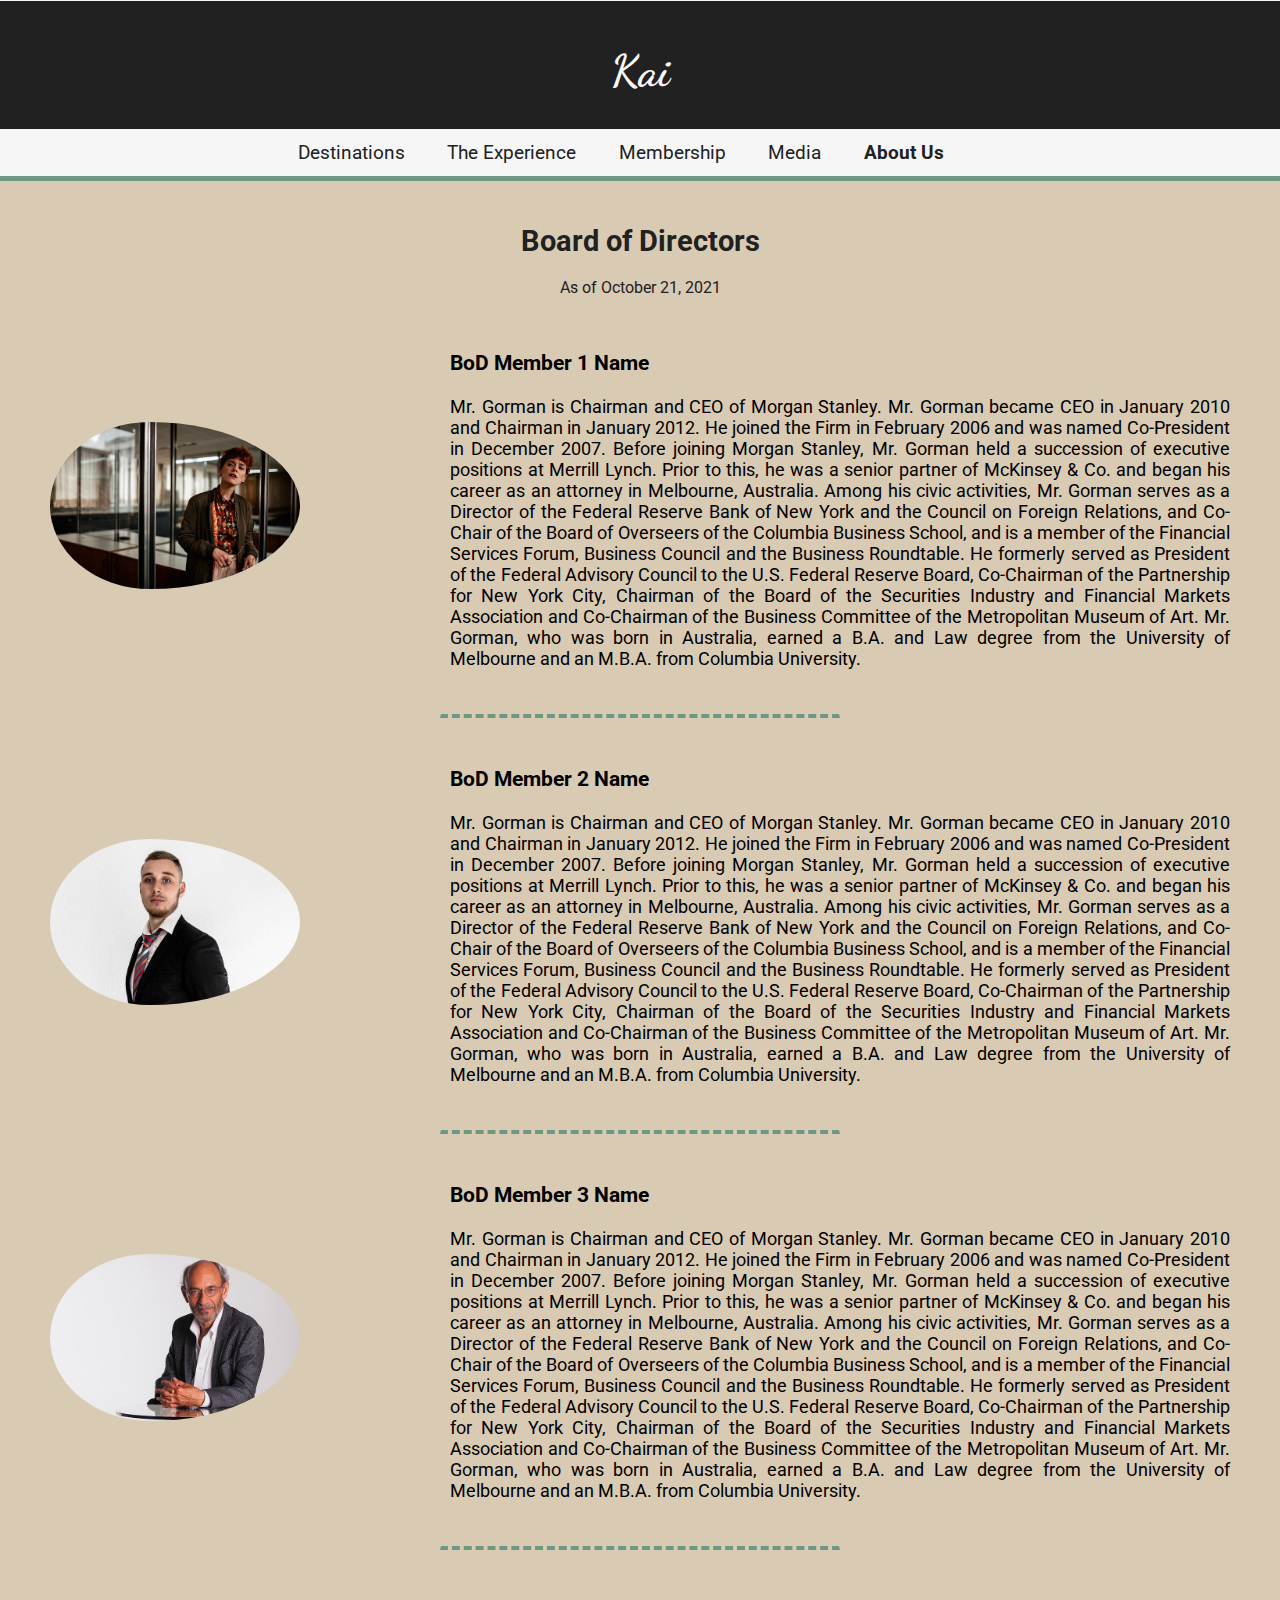
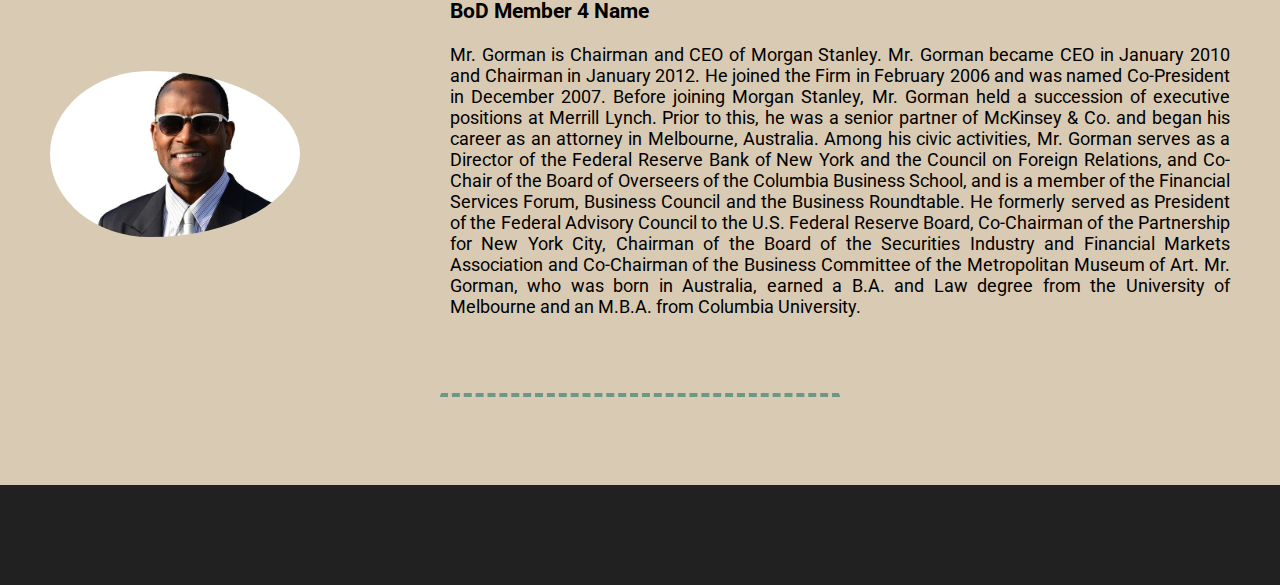
==== boardOfDirectors.html @ 927df335 "Added BOD" ====
<!DOCTYPE html>
<html lang="en">

<head>
    <title></title>
    <meta charset="UTF-8">
    <meta name="viewport" content="width=device-width, initial-scale=1">
    <link href="https://fonts.googleapis.com/css2?family=Dancing+Script:wght@600&family=Roboto:wght@400;900&display=swap" rel="stylesheet">
    <title>Kai - Board Of Directors</title>
    <link rel="stylesheet" href="css/styles.css">
    <link rel="stylesheet" href="css/boardOfDirectors.css">
</head>

<body>
    <a href="index.html">
        <section class="header">
            <h1>Kai</h1>
        </section>
    </a>
    <!--<a href="https://icons8.com/icon/9659/phone">Phone icon by Icons8</a>-->

    <nav role="navigation">
        <div id="menuToggle">
            <!--     Hidden checkbox    -->
            <input type="checkbox" />

            <!--   Some spans to act as a hamburger. -->
            <span></span>
            <span></span>
            <span></span>

            <ul id="menu">
                <a href="destinations.html#body">
                    <li>Destinations</li>
                </a>
                <a href="#">
                    <li>The Experience</li>
                </a>
                <a href="#">
                    <li>Membership</li>
                </a>
                <a href="#">
                    <li>Media</li>
                </a>
                <a href="#">
                    <li id="yellow-text">About Us</li>
                </a>
            </ul>
        </div>

        <div id="nav-desktop">
            <a class="navlink" href="destinations.html#body">Destinations</a>
            <a class="navlink">The Experience</a>
            <a class="navlink">Membership</a>
            <a class="navlink">Media</a>
            <a class="navlink bold">About Us</a>
        </div>
    </nav>

    <section class="body">
        <h1 class="heading">Board of Directors</h1>
        <p class="heading">As of October 21, 2021</p>

        <div class="container">
            <div class="image">
                <img src="images\board\b1.jpg" alt="B1" style="height: inherit;">
            </div>
            <div class="text">
                <h3>BoD Member 1 Name</h3>
                <p>Mr. Gorman is Chairman and CEO of Morgan Stanley. Mr. Gorman became CEO in January 2010 and Chairman in January 2012. He joined the Firm in February 2006 and was named Co-President in December 2007. Before joining Morgan Stanley, Mr. Gorman
                    held a succession of executive positions at Merrill Lynch. Prior to this, he was a senior partner of McKinsey & Co. and began his career as an attorney in Melbourne, Australia. Among his civic activities, Mr. Gorman serves as a Director
                    of the Federal Reserve Bank of New York and the Council on Foreign Relations, and Co-Chair of the Board of Overseers of the Columbia Business School, and is a member of the Financial Services Forum, Business Council and the Business
                    Roundtable. He formerly served as President of the Federal Advisory Council to the U.S. Federal Reserve Board, Co-Chairman of the Partnership for New York City, Chairman of the Board of the Securities Industry and Financial Markets
                    Association and Co-Chairman of the Business Committee of the Metropolitan Museum of Art. Mr. Gorman, who was born in Australia, earned a B.A. and Law degree from the University of Melbourne and an M.B.A. from Columbia University.</p>
            </div>
        </div>
        <br>
        <hr>
        <br>
        <div class="container">
            <div class="image">
                <img src="images\board\b2.jpg" alt="B2" style="height: inherit;">
            </div>
            <div class="text">
                <h3>BoD Member 2 Name</h3>
                <p>Mr. Gorman is Chairman and CEO of Morgan Stanley. Mr. Gorman became CEO in January 2010 and Chairman in January 2012. He joined the Firm in February 2006 and was named Co-President in December 2007. Before joining Morgan Stanley, Mr. Gorman
                    held a succession of executive positions at Merrill Lynch. Prior to this, he was a senior partner of McKinsey & Co. and began his career as an attorney in Melbourne, Australia. Among his civic activities, Mr. Gorman serves as a Director
                    of the Federal Reserve Bank of New York and the Council on Foreign Relations, and Co-Chair of the Board of Overseers of the Columbia Business School, and is a member of the Financial Services Forum, Business Council and the Business
                    Roundtable. He formerly served as President of the Federal Advisory Council to the U.S. Federal Reserve Board, Co-Chairman of the Partnership for New York City, Chairman of the Board of the Securities Industry and Financial Markets
                    Association and Co-Chairman of the Business Committee of the Metropolitan Museum of Art. Mr. Gorman, who was born in Australia, earned a B.A. and Law degree from the University of Melbourne and an M.B.A. from Columbia University.</p>
            </div>
        </div>
        <br>
        <hr>
        <br>
        <div class="container">
            <div class="image">
                <img src="images\board\b3.jpg" alt="B3" style="height: inherit;">
            </div>
            <div class="text">
                <h3>BoD Member 3 Name</h3>
                <p>Mr. Gorman is Chairman and CEO of Morgan Stanley. Mr. Gorman became CEO in January 2010 and Chairman in January 2012. He joined the Firm in February 2006 and was named Co-President in December 2007. Before joining Morgan Stanley, Mr. Gorman
                    held a succession of executive positions at Merrill Lynch. Prior to this, he was a senior partner of McKinsey & Co. and began his career as an attorney in Melbourne, Australia. Among his civic activities, Mr. Gorman serves as a Director
                    of the Federal Reserve Bank of New York and the Council on Foreign Relations, and Co-Chair of the Board of Overseers of the Columbia Business School, and is a member of the Financial Services Forum, Business Council and the Business
                    Roundtable. He formerly served as President of the Federal Advisory Council to the U.S. Federal Reserve Board, Co-Chairman of the Partnership for New York City, Chairman of the Board of the Securities Industry and Financial Markets
                    Association and Co-Chairman of the Business Committee of the Metropolitan Museum of Art. Mr. Gorman, who was born in Australia, earned a B.A. and Law degree from the University of Melbourne and an M.B.A. from Columbia University.</p>
            </div>
        </div>
        <br>
        <hr>
        <br>
        <div class="container" id="bottom">
            <div class="image">
                <img src="images\board\b4.jpg" alt="B4" style="height: inherit;">
            </div>
            <div class="text">
                <h3>BoD Member 4 Name</h3>
                <p>Mr. Gorman is Chairman and CEO of Morgan Stanley. Mr. Gorman became CEO in January 2010 and Chairman in January 2012. He joined the Firm in February 2006 and was named Co-President in December 2007. Before joining Morgan Stanley, Mr. Gorman
                    held a succession of executive positions at Merrill Lynch. Prior to this, he was a senior partner of McKinsey & Co. and began his career as an attorney in Melbourne, Australia. Among his civic activities, Mr. Gorman serves as a Director
                    of the Federal Reserve Bank of New York and the Council on Foreign Relations, and Co-Chair of the Board of Overseers of the Columbia Business School, and is a member of the Financial Services Forum, Business Council and the Business
                    Roundtable. He formerly served as President of the Federal Advisory Council to the U.S. Federal Reserve Board, Co-Chairman of the Partnership for New York City, Chairman of the Board of the Securities Industry and Financial Markets
                    Association and Co-Chairman of the Business Committee of the Metropolitan Museum of Art. Mr. Gorman, who was born in Australia, earned a B.A. and Law degree from the University of Melbourne and an M.B.A. from Columbia University.</p>
            </div>
        </div>
        <hr>
    </section>

    <section class="footer">
    </section>


</body>

</html>
---- css/styles.css ----
html{scroll-behavior:smooth}


body{
  margin: 0;
  padding: 0;
  text-align: center;
  color: #F6F6F6;
  background-color: #D9CAB3;
  font-family: 'Roboto', sans-serif;
}

.header{
  background-color: #212121;
  border-top: 0.1rem solid #F6F6F6; border-bottom: 0.2rem solid #F6F6F6;
}

a{
  color: #F6F6F6;
  text-align: justify;
  text-decoration: none;
  display: inline;
}

a:hover{
  color: #212121;
  text-decoration: underline solid #212121;
  text-underline-offset: 0.5rem;
}

section.header>h1{
  margin: 0px auto 1em;
  padding: 1em 0 0.25em 0;
  font-family: 'Dancing Script',cursive;
  font-size: 2.75rem;
}

a>section.header{
  text-align: center;
}

a:hover>section.header{
  color:#F6F6F6;
  text-decoration: none;
}

a>section.header>h1:hover{
  transform: scale(1.05);
  transition: all 0.15s ease-in-out 0.2s;
}


.navbar{
  background-color: #6D9886;
  margin: 1em auto 1em;
  padding: 1em 0 0.5em 0.5em;
  border-top: 0.2rem solid #F6F6F6; border-bottom: 0.2rem solid #F6F6F6;
}


.navlink{
  font-family: 'Roboto', sans-serif;
  font-size: 1.2rem;
  padding-right: 1.5em;
}

.footer{
  background-color: #212121;
}

#menuToggle
{
display: block;
position: absolute;
top: 60px;
left: 25px;

z-index: 1;

-webkit-user-select: none;
user-select: none;
}

#menuToggle a
{
color: #F6F6F6;

transition: color 0.3s ease;
}

#menuToggle a:hover
{
color: #D9CAB3;
}


#menuToggle input
{
display: block;
width: 40px;
height: 32px;
position: absolute;
top: -7px;
left: -5px;

cursor: pointer;

opacity: 0; /* hide this */
z-index: 2; /* and place it over the hamburger */

-webkit-touch-callout: none;
}

/*
* Just a quick hamburger
*/
#menuToggle span
{
display: block;
width: 33px;
height: 4px;
margin-bottom: 5px;
position: relative;

background: #F6F6F6;
border-radius: 3px;

z-index: 1;

transform-origin: 4px 0px;

transition: transform 0.5s cubic-bezier(0.77,0.2,0.05,1.0),
            background 0.5s cubic-bezier(0.77,0.2,0.05,1.0),
            opacity 0.55s ease;
}

#menuToggle span:first-child
{
transform-origin: 0% 0%;
}

#menuToggle span:nth-last-child(2)
{
transform-origin: 0% 100%;
}

/* 
* Transform all the slices of hamburger
* into a crossmark.
*/
#menuToggle input:checked ~ span
{
opacity: 1;
transform: rotate(45deg) translate(-2px, -1px);
background: #000000;
}

/*
* But let's hide the middle one.
*/
#menuToggle input:checked ~ span:nth-last-child(3)
{
opacity: 0;
transform: rotate(0deg) scale(0.2, 0.2);
}

/*
* Ohyeah and the last one should go the other direction
*/
#menuToggle input:checked ~ span:nth-last-child(2)
{
transform: rotate(-45deg) translate(0, -1px);
}

/*
* Make this absolute positioned
* at the top left of the screen
*/
#menu
{
position: absolute;
width: max-content;
margin: -100px 0 0 -50px;
padding: 50px;
padding-top: 125px;

background: #6D9886;
list-style-type: none;
-webkit-font-smoothing: antialiased;
/* to stop flickering of text in safari */

transform-origin: 0% 0%;
transform: translate(-100%, 0);

transition: transform 0.5s cubic-bezier(0.77,0.2,0.05,1.0);
}

#menu li
{
padding: 10px 0;
font-size: 22px;
}

/*
* And let's slide it in from the left
*/
#menuToggle input:checked ~ ul
{
transform: none;
}


#body{
  margin: 2em auto 4em;
  padding-top: 0.25em;
  background-color: #D9CAB3;
  height: max-content;
}

.bold{
  font-weight: bold;
}

#yellow-text{
  color:#D9CAB3 !important;
}

hr{
  border: 0.025em #6D9886 dotted;
  border-bottom: 0em;
  border-width: 0.5em;
  width:30%;
}




/*Responsiveness*/

@media screen and (min-width: 1000px) {
    #menuToggle{
      display: none;
    }  

    .header>h1{
      margin-bottom: 0px !important;
      padding-bottom: 2rem !important;
    }

    .header{
      border-bottom: 0px;
    }

    #nav-desktop{
      padding-top: 0.75em;
      padding-bottom: 0.75em;
      border-bottom: solid 5px #6D9886;
      background-color: #F6F6F6;
      color: #212121;
      height: max-content;
    }

    #nav-desktop>a{
      color: #212121;
      padding-right: 0.75em;
    }


}


@media screen and (min-width: 1100px){
  #nav-desktop>a{
    color: #212121;
    padding-right: 1.5em;
  }

}

@media screen and (min-width: 1200px){
  #nav-desktop>a{
    color: #212121;
    padding-right: 2em;
  }
}


@media screen and (max-width:1000px){
    #menuToggle{
      display: block;
    }  

    #nav-desktop{
      display: none;
    }

}

@media screen and (max-width:600px){
  #menuToggle{
    display: block;
  }  

  #nav-desktop{
    display: none;
  }

}
---- css/boardOfDirectors.css ----
body{
    color: #212121;
}

.body{
    padding-top: 1.5em;
    padding-bottom: 5em;
    transform: scale(1);

}

.body h1{
    font-size: 1.8em;
    font-weight: bolder;
}

.container {
    display: flex;
    align-items: center;
    justify-content: center;
}

img {
    padding-left: 50px;
    max-width: 500%;
    border-radius: 100%;
}

.image {
    flex-basis: 40%
}

.text {
    font-size: 18px;
    text-align: left;
    padding-left: 400px;
    padding-right: 50px;
    color: black;
}

hr{
    border-top: 0.25em dashed #6D9886;
    border-radius: 0%;
}

p.heading {
    font-size: medium;
    padding-bottom: 1em;
}

.container p{
    text-align: justify;
}

#bottom {
    padding-bottom: 50px;
}

.footer {
    padding-bottom: 100px;
}
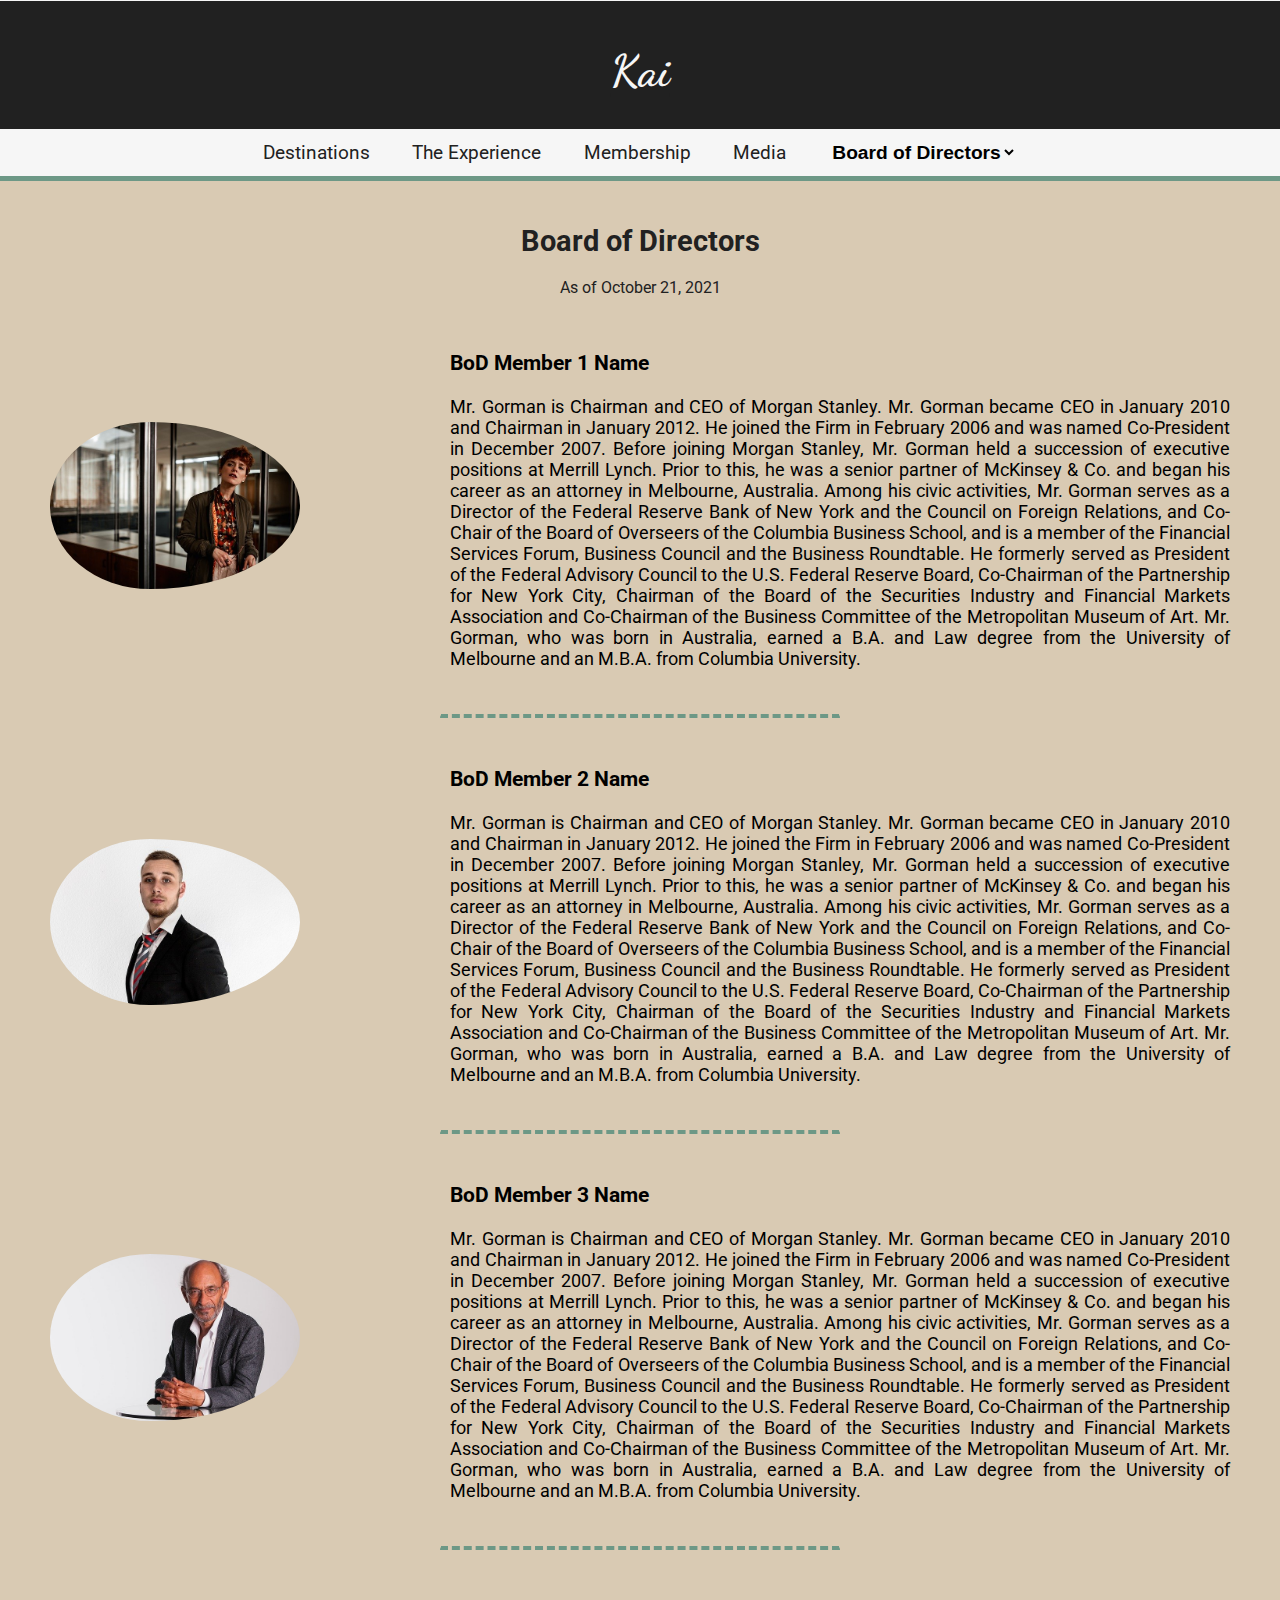
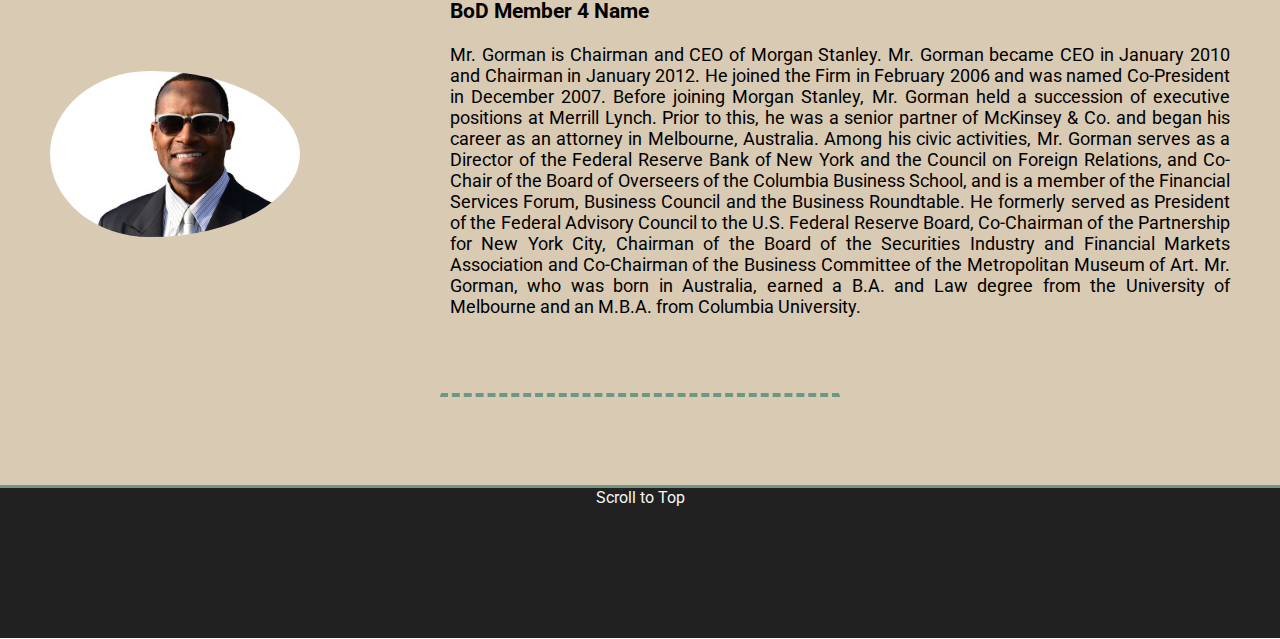
==== commit d1c98b79: "Added Destinations, Patched BoD and Contact Us" ====
--- a/boardOfDirectors.html
+++ b/boardOfDirectors.html
@@ -12,6 +12,8 @@
 </head>
 
 <body>
+    <i id="top"></i>
+
     <a href="index.html">
         <section class="header">
             <h1>Kai</h1>
@@ -42,9 +44,11 @@
                 <a href="#">
                     <li>Media</li>
                 </a>
-                <a href="#">
-                    <li id="yellow-text">About Us</li>
-                </a>
+                <select name="about" onchange="location = this.value;">
+                    <option style="display:none" selected="selected" class="navlink" value="about">About Us</option>
+                    <option class="navlink bold gold" value="boardOfDirectors.html">Board of Directors</option>
+                    <option class="navlink" value="contactUs.html">Contact Us</option>
+                </select>
             </ul>
         </div>
 
@@ -53,7 +57,11 @@
             <a class="navlink">The Experience</a>
             <a class="navlink">Membership</a>
             <a class="navlink">Media</a>
-            <a class="navlink bold">About Us</a>
+            <select name="about" class="bold" onchange="location = this.value;" style="width: fit-content">
+                <option style="display:none" class="navlink" value="about">About Us</option>
+                <option class="navlink bold" selected="selected" value="boardOfDirectors.html" >Board of Directors</option>
+                <option class="navlink" value="contactUs.html">Contact Us</option>
+            </select>
         </div>
     </nav>
 
@@ -126,6 +134,7 @@
     </section>
 
     <section class="footer">
+        <a href="#top">Scroll to Top</a>
     </section>
 
 
--- a/css/styles.css
+++ b/css/styles.css
@@ -1,5 +1,8 @@
 html{scroll-behavior:smooth}
 
+.bold{
+  font-weight: bold;
+}
 
 body{
   margin: 0;
@@ -57,6 +60,19 @@
   border-top: 0.2rem solid #F6F6F6; border-bottom: 0.2rem solid #F6F6F6;
 }
 
+select{
+  outline: 0;
+  border: 0;
+  background-color: #F6F6F6;
+  width: 6em;
+  word-wrap: break-word;
+  font-size: 1.2rem;
+}
+
+option{
+  color: #212121;
+  padding: 0.5em 0.5em;
+}
 
 .navlink{
   font-family: 'Roboto', sans-serif;
@@ -65,7 +81,14 @@
 }
 
 .footer{
+  color: #F6F6F6;
   background-color: #212121;
+  height: 150px;
+  border-bottom: #F6F6F6 solid 0.1em; border-top: #6D9886 solid 0.2em;
+}
+
+.footer a:hover{
+  color: #D9CAB3;
 }
 
 #menuToggle
@@ -201,6 +224,29 @@
 font-size: 22px;
 }
 
+#menu .gold{
+  color: #D9CAB3;
+}
+
+
+#menu select{
+  color: #F6F6F6;
+  outline: 0;
+  border: 0;
+  background-color: transparent;
+  margin-top: 0.5em;
+  width: 6em;
+  word-wrap: break-word;
+  font-size: 1.4rem;
+  transform: translateX(-8%);
+}
+
+#menu option{
+  color: #F6F6F6;
+  background-color: #6D9886;
+  padding: 0.5em 0.5em;
+}
+
 /*
 * And let's slide it in from the left
 */
@@ -231,8 +277,6 @@
   border-width: 0.5em;
   width:30%;
 }
-
-
 
 
 /*Responsiveness*/
--- a/css/boardOfDirectors.css
+++ b/css/boardOfDirectors.css
@@ -14,6 +14,8 @@
     font-weight: bolder;
 }
 
+
+
 .container {
     display: flex;
     align-items: center;
@@ -27,7 +29,7 @@
 }
 
 .image {
-    flex-basis: 40%
+    flex-basis: 40%;
 }
 
 .text {
@@ -56,6 +58,32 @@
     padding-bottom: 50px;
 }
 
-.footer {
-    padding-bottom: 100px;
+
+@media screen and (max-width: 1000px) {
+    .container{
+        flex-direction: column;
+    }
+    img{
+        padding-top: 1.5em;
+        border-radius: 50%;
+        flex: 1;
+        flex-wrap: wrap;
+        padding-left: 0;
+        transform: scale(1);
+    }
+    .image{
+        height: 15em;
+    }
+    .text{
+        padding: 1.5em 2.5em 0 2.5em;
+    }
+    hr{
+        margin-bottom: 2.5em;
+    }    
+}
+
+@media screen and (min-width: 1001px) {
+    .container{
+        flex-direction: row;
+    }
 }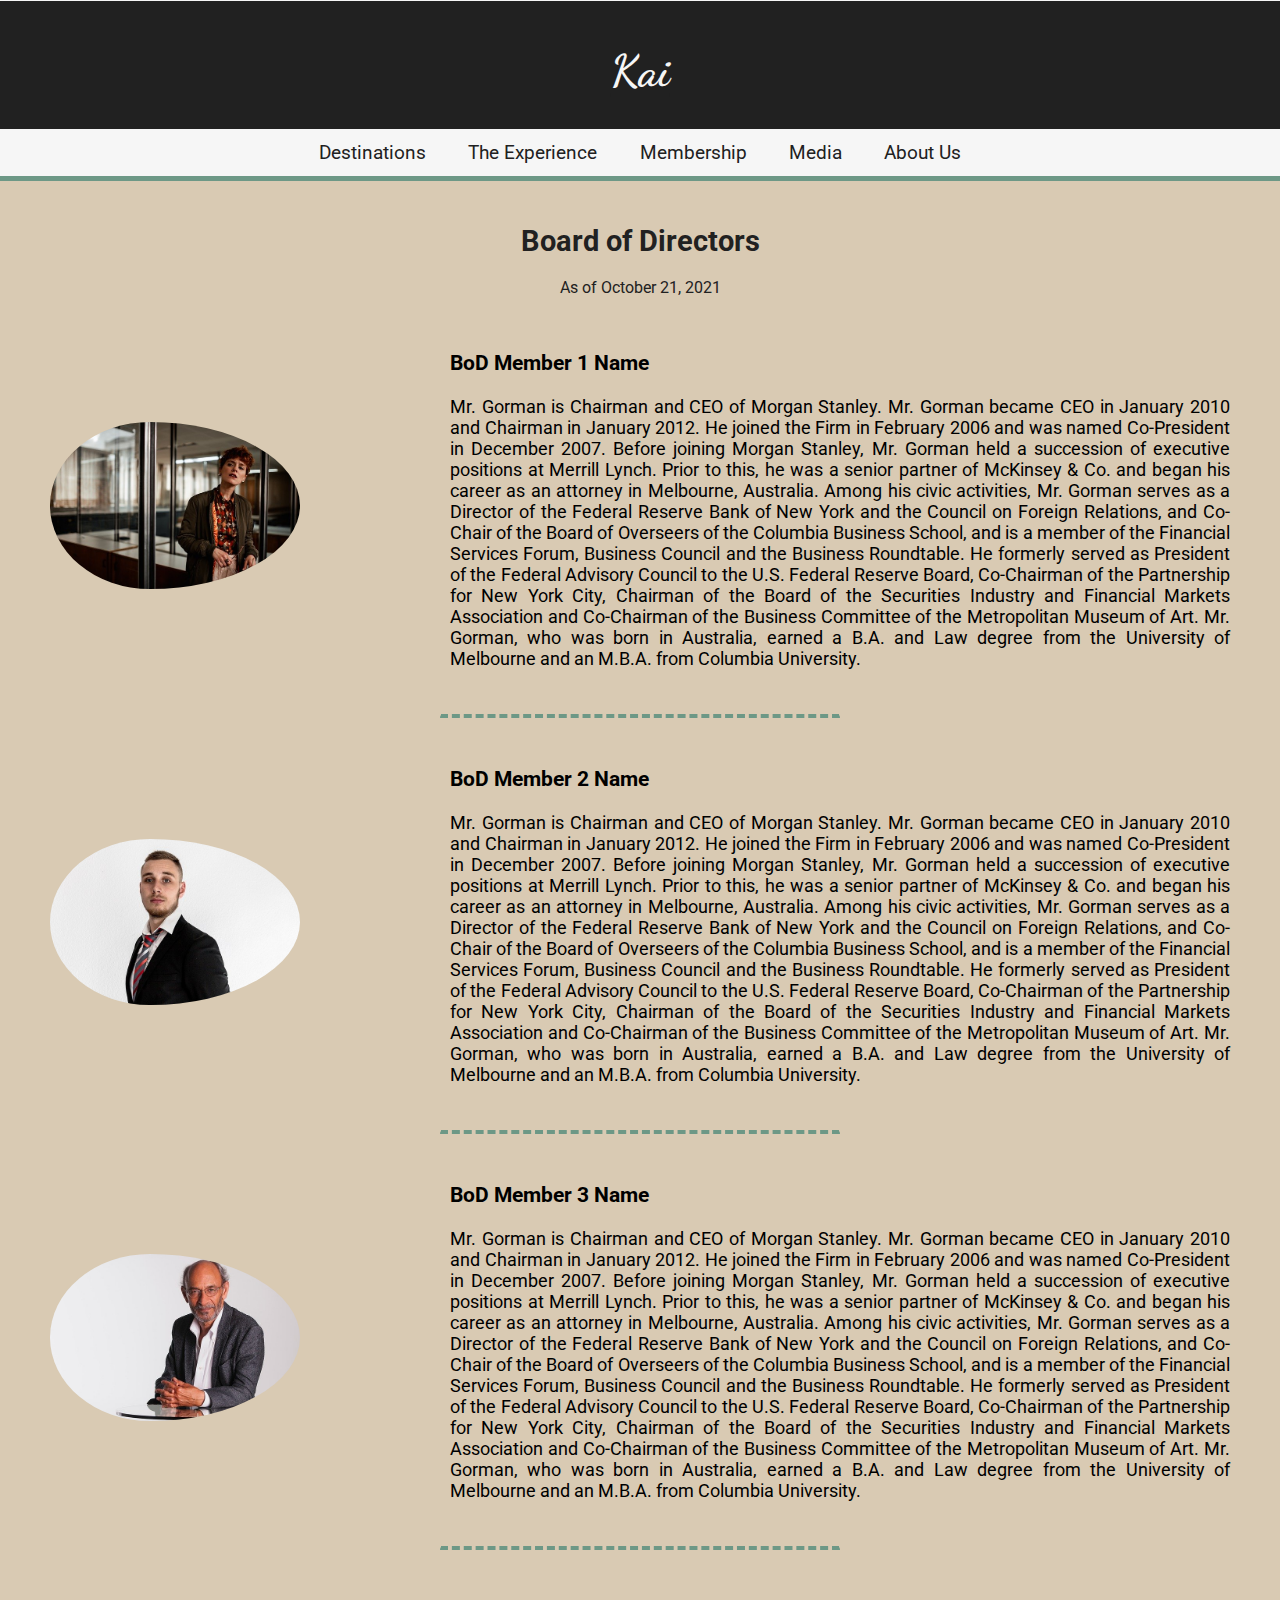
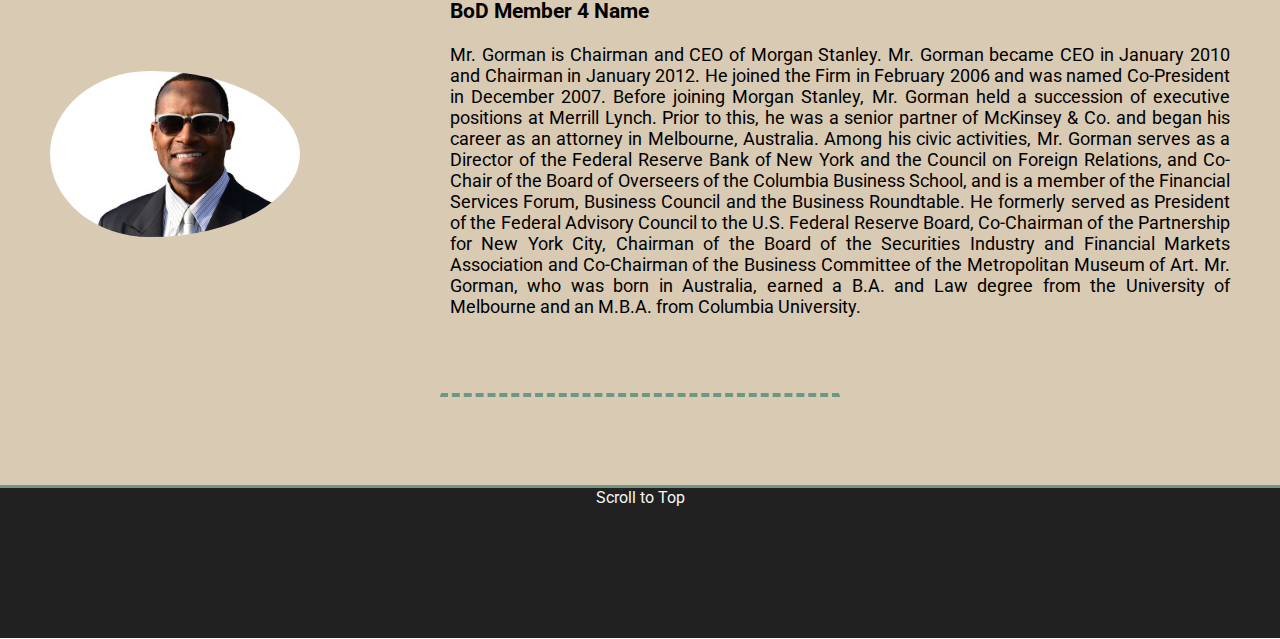
==== commit afa1cb73: "Fixed Navbar" ====
--- a/boardOfDirectors.html
+++ b/boardOfDirectors.html
@@ -23,33 +23,28 @@
 
     <nav role="navigation">
         <div id="menuToggle">
-            <!--     Hidden checkbox    -->
-            <input type="checkbox" />
-
-            <!--   Some spans to act as a hamburger. -->
-            <span></span>
-            <span></span>
-            <span></span>
-
-            <ul id="menu">
-                <a href="destinations.html#body">
-                    <li>Destinations</li>
-                </a>
-                <a href="#">
-                    <li>The Experience</li>
-                </a>
-                <a href="#">
-                    <li>Membership</li>
-                </a>
-                <a href="#">
-                    <li>Media</li>
-                </a>
-                <select name="about" onchange="location = this.value;">
-                    <option style="display:none" selected="selected" class="navlink" value="about">About Us</option>
-                    <option class="navlink bold gold" value="boardOfDirectors.html">Board of Directors</option>
-                    <option class="navlink" value="contactUs.html">Contact Us</option>
-                </select>
+          <!--     Hidden checkbox    -->
+          <input type="checkbox" />
+          
+          <!--   Some spans to act as a hamburger. -->
+          <span></span>
+          <span></span>
+          <span></span>
+          
+          <ul id="menu">
+            <a href="destinations.html#body"><li>Destinations</li></a>
+            <a href="#"><li>The Experience</li></a>
+            <a href="#"><li>Membership</li></a>
+            <a href="#"><li>Media</li></a>
+            <ul class="menu-outer">
+              <li class="menu-outer-heading"> About Us
+                  <li class="menu-inner"><a class="gold" href="boardOfDirectors.html">Board of Directors</a></li>
+                  <li class="menu-inner"><a href="contactUs.html">Contact Us</a></li>
+                  <li class="menu-inner"><a>CSR</a></li>
+                  <li class="menu-inner"><a>The Company</a></li>
+              </li>
             </ul>
+          </ul>
         </div>
 
         <div id="nav-desktop">
@@ -57,13 +52,16 @@
             <a class="navlink">The Experience</a>
             <a class="navlink">Membership</a>
             <a class="navlink">Media</a>
-            <select name="about" class="bold" onchange="location = this.value;" style="width: fit-content">
-                <option style="display:none" class="navlink" value="about">About Us</option>
-                <option class="navlink bold" selected="selected" value="boardOfDirectors.html" >Board of Directors</option>
-                <option class="navlink" value="contactUs.html">Contact Us</option>
-            </select>
+            <ul class="nav-outer">
+                <li class="nav-outer-heading"> About Us
+                    <li class="nav-inner bold"><a class="navlink" href="boardOfDirectors.html">Board of Directors</a></li>
+                    <li class="nav-inner"><a class="navlink" href="contactUs.html">Contact Us</a></li>
+                    <li class="nav-inner"><a class="navlink">CSR</a></li>
+                    <li class="nav-inner"><a class="navlink">The Company</a></li>
+                </li>
+            </ul>
         </div>
-    </nav>
+      </nav>
 
     <section class="body">
         <h1 class="heading">Board of Directors</h1>
--- a/css/styles.css
+++ b/css/styles.css
@@ -29,6 +29,95 @@
   color: #212121;
   text-decoration: underline solid #212121;
   text-underline-offset: 0.5rem;
+}
+
+ul.nav-outer{
+  display: inline-block;
+  padding-left: 0;
+  font-size: 1.2rem;
+  margin-top: 0; margin-bottom: 0;
+}
+
+ul.nav-outer li{
+  list-style: none;
+  text-decoration: none;
+}
+
+ul.nav-outer li a{
+  color: #212121;
+}
+
+li.nav-inner{
+  margin-top: 0.5em;
+  padding-bottom: 0.5em;
+  text-align: justify;
+  height: 0;
+}
+
+ul.nav-outer:hover{
+  text-align: justify;
+  padding-left: 0.5em;
+}
+
+
+ul.nav-outer:hover .nav-outer-heading{
+  color: #6D9886;
+  font-weight: bold;
+  margin-bottom: 1em;
+  padding-left: 1.5em;
+}
+
+ul.nav-outer:hover .nav-inner{
+  display: table;
+}
+
+.nav-inner{
+  display: none;
+}
+
+ul.menu-outer{
+  color: #F6F6F6;
+  display: inline-block;
+  padding-left: 0;
+  font-size: 1.2rem;
+  margin-top: 0; margin-bottom: 0;
+}
+
+ul.menu-outer li{
+  list-style: none;
+  text-decoration: none;
+}
+
+ul.menu-outer li a{
+  color: #F6F6F6;
+}
+
+li.menu-inner{
+  padding-bottom: 0.5em;
+  text-align: justify;
+  height: 0;
+}
+
+ul.menu-outer:hover{
+  text-align: justify;
+}
+
+
+ul.menu-outer:hover .menu-outer-heading{
+  font-weight: 900;
+  transform: translateX(0em);
+}
+
+.menu-outer-heading{
+  transform: translateX(-1.25em);
+}
+
+ul.menu-outer:hover .menu-inner{
+  display: table;
+}
+
+.menu-inner{
+  display: none;
 }
 
 section.header>h1{
@@ -106,14 +195,14 @@
 
 #menuToggle a
 {
-color: #F6F6F6;
-
-transition: color 0.3s ease;
+  color: #F6F6F6;
+
+  transition: color 0.3s ease;
 }
 
 #menuToggle a:hover
 {
-color: #D9CAB3;
+  color: #D9CAB3;
 }
 
 
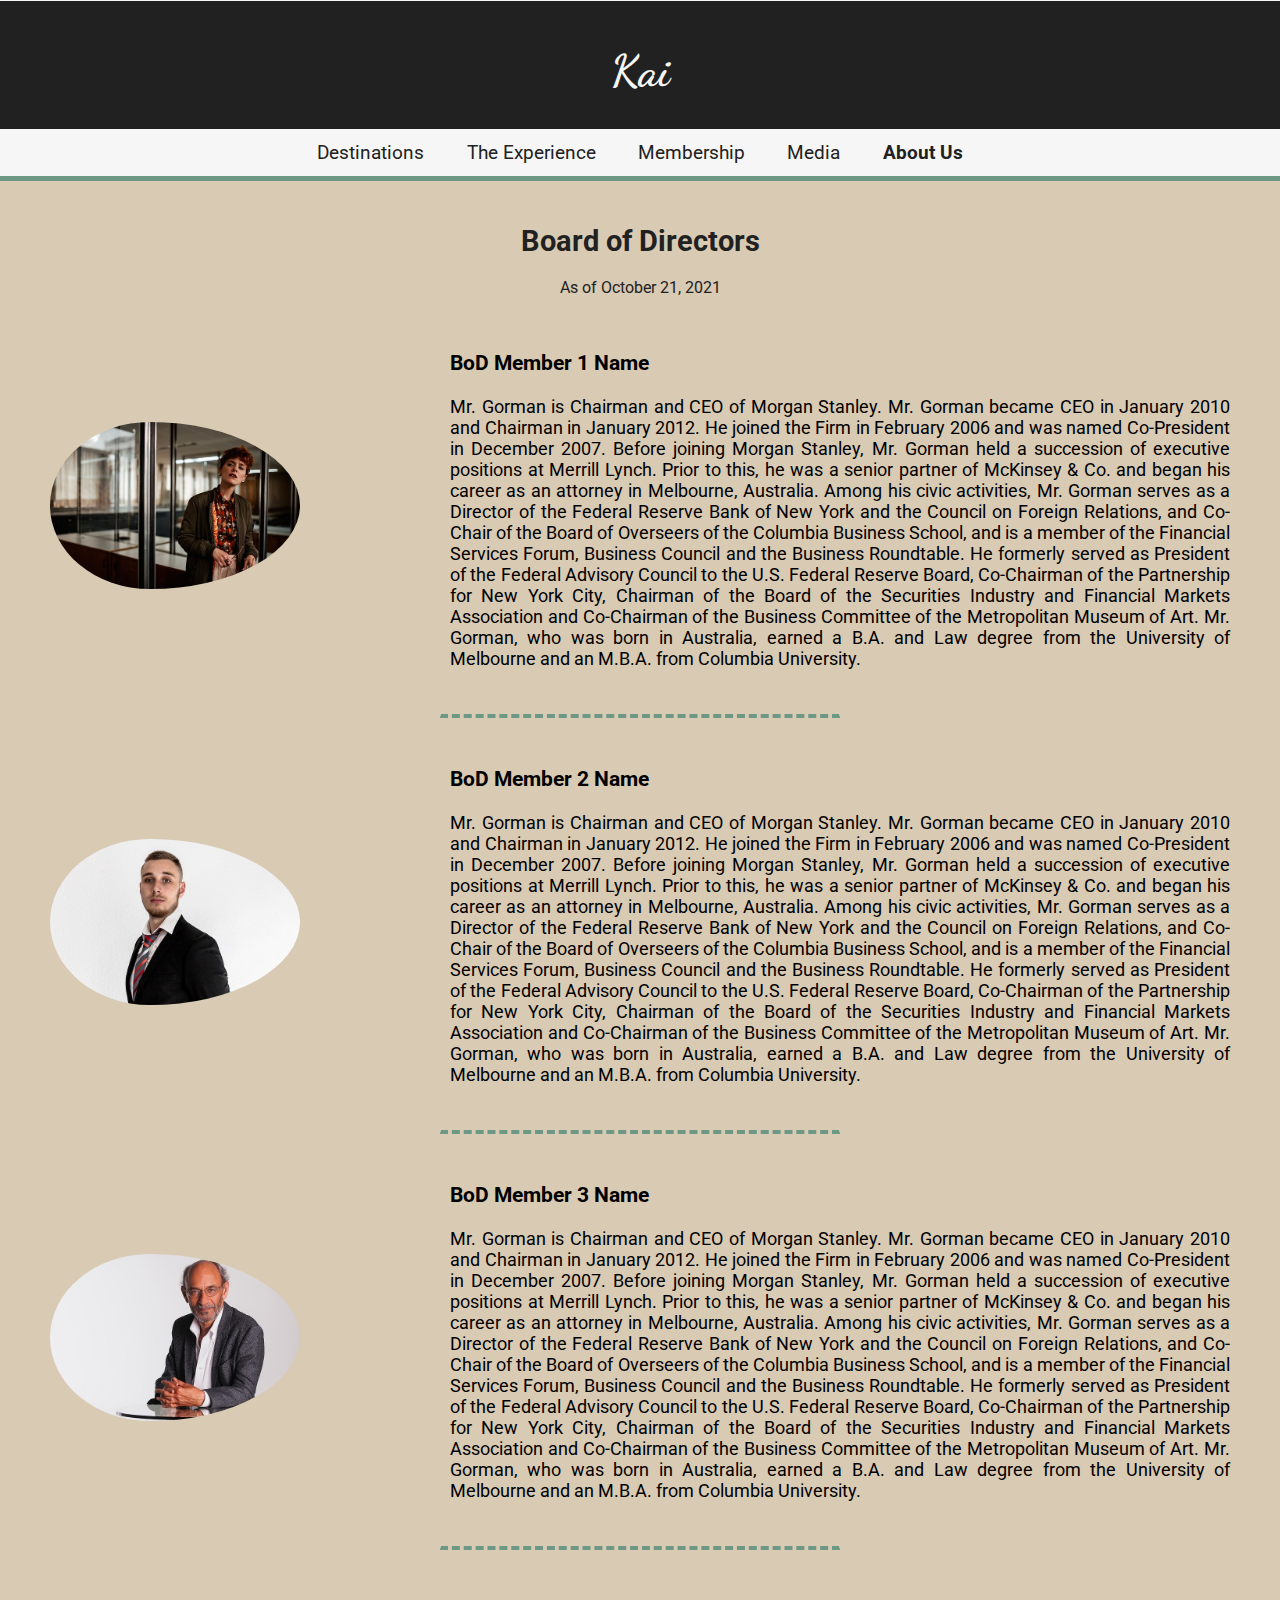
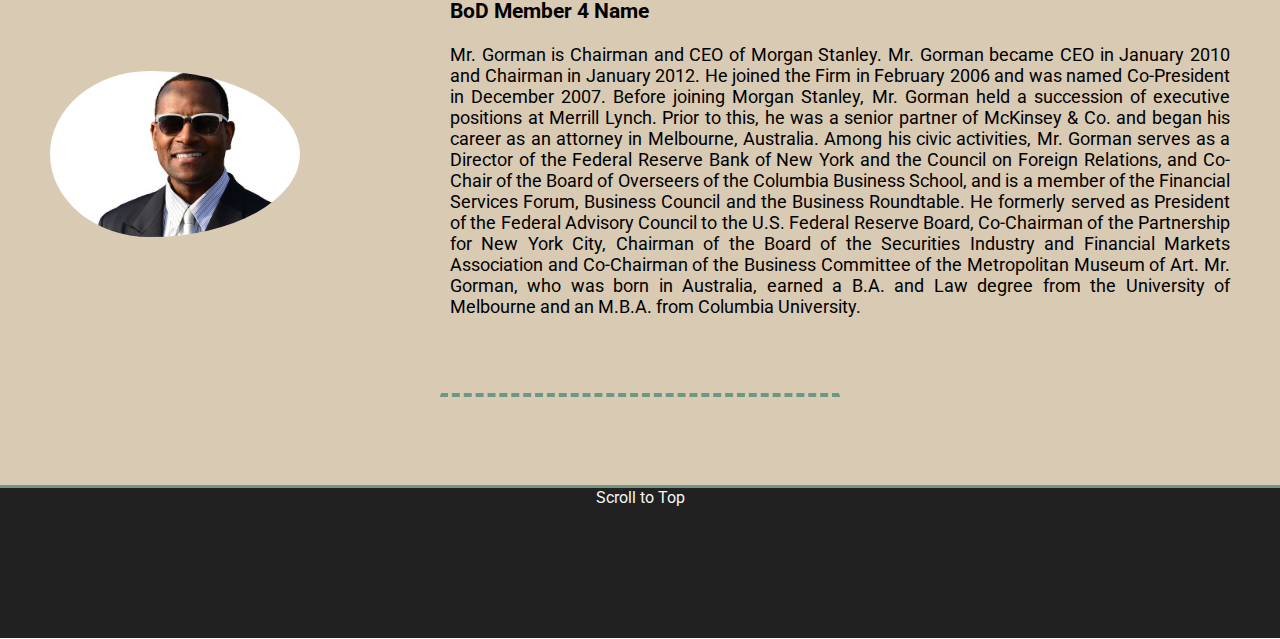
==== commit 6338ce83: "Fixing Navbar 1.01" ====
--- a/boardOfDirectors.html
+++ b/boardOfDirectors.html
@@ -53,7 +53,7 @@
             <a class="navlink">Membership</a>
             <a class="navlink">Media</a>
             <ul class="nav-outer">
-                <li class="nav-outer-heading"> About Us
+                <li class="nav-outer-heading bold"> About Us
                     <li class="nav-inner bold"><a class="navlink" href="boardOfDirectors.html">Board of Directors</a></li>
                     <li class="nav-inner"><a class="navlink" href="contactUs.html">Contact Us</a></li>
                     <li class="nav-inner"><a class="navlink">CSR</a></li>
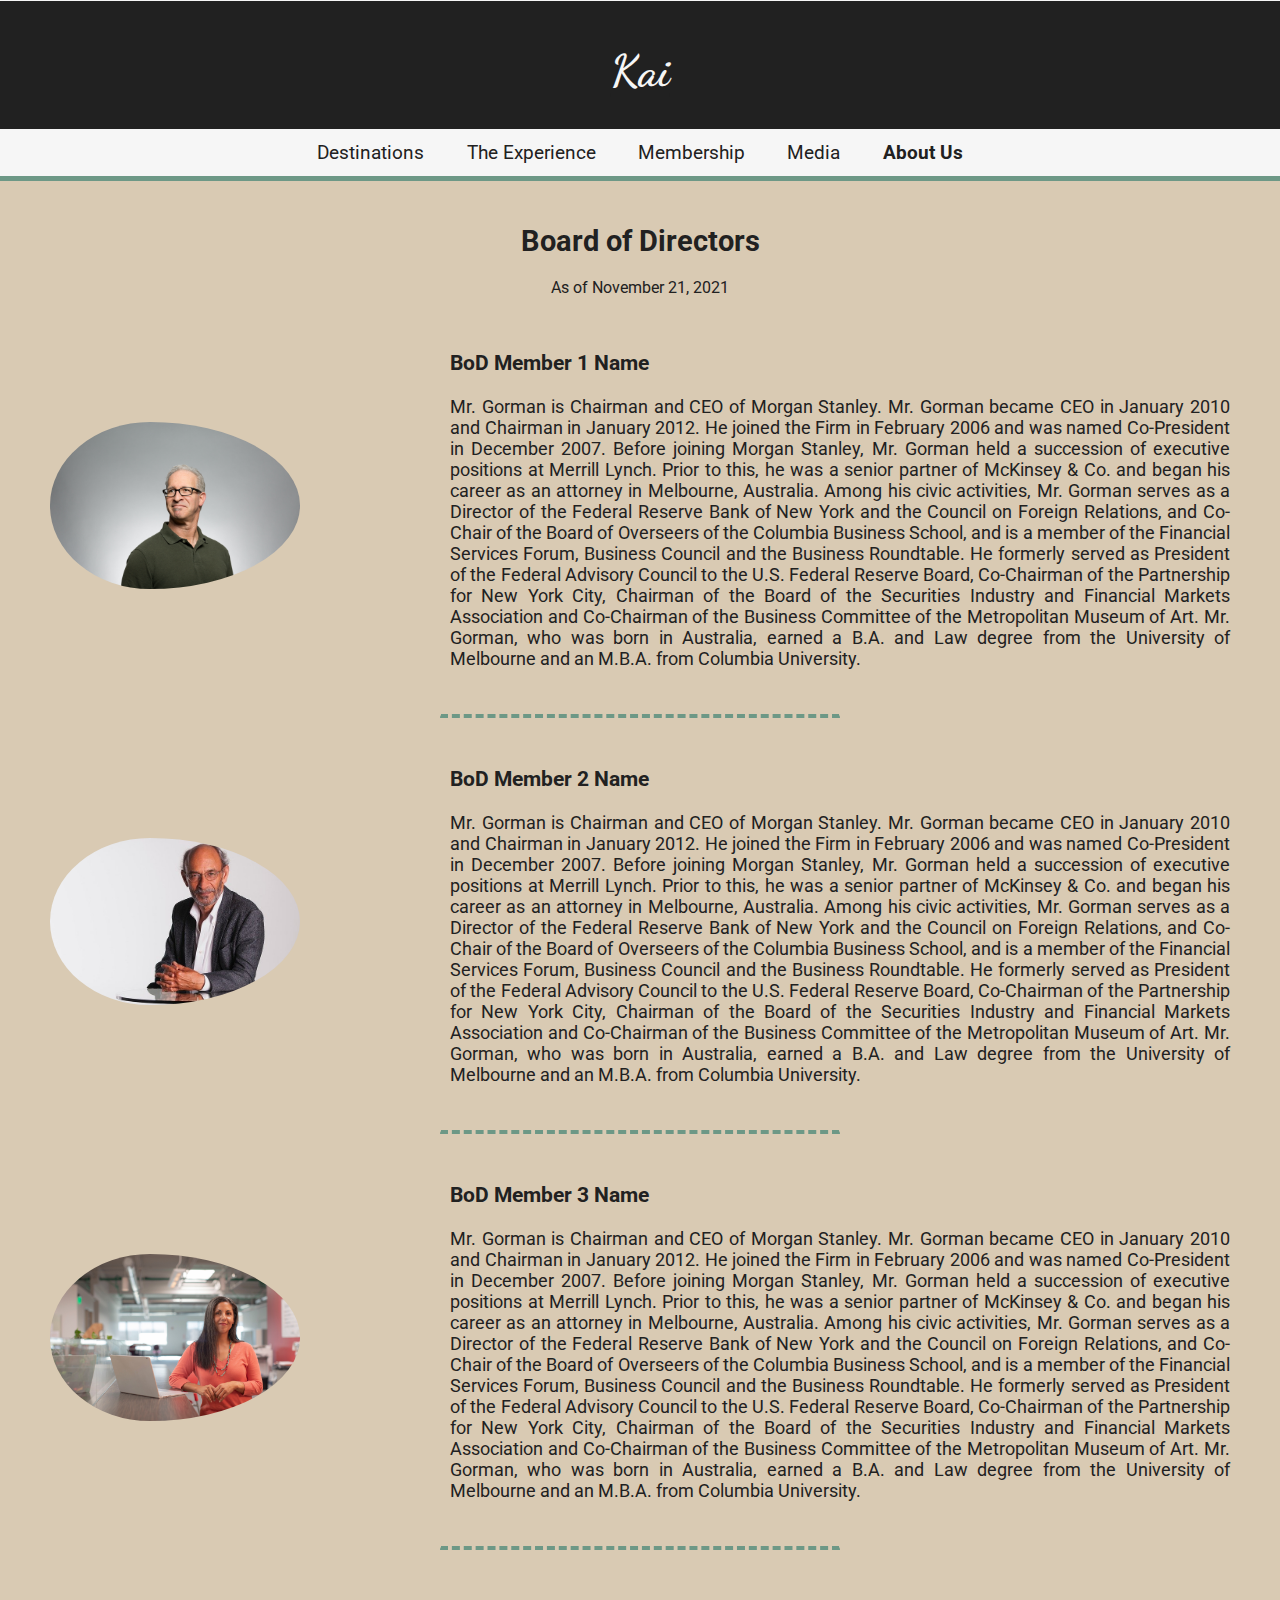
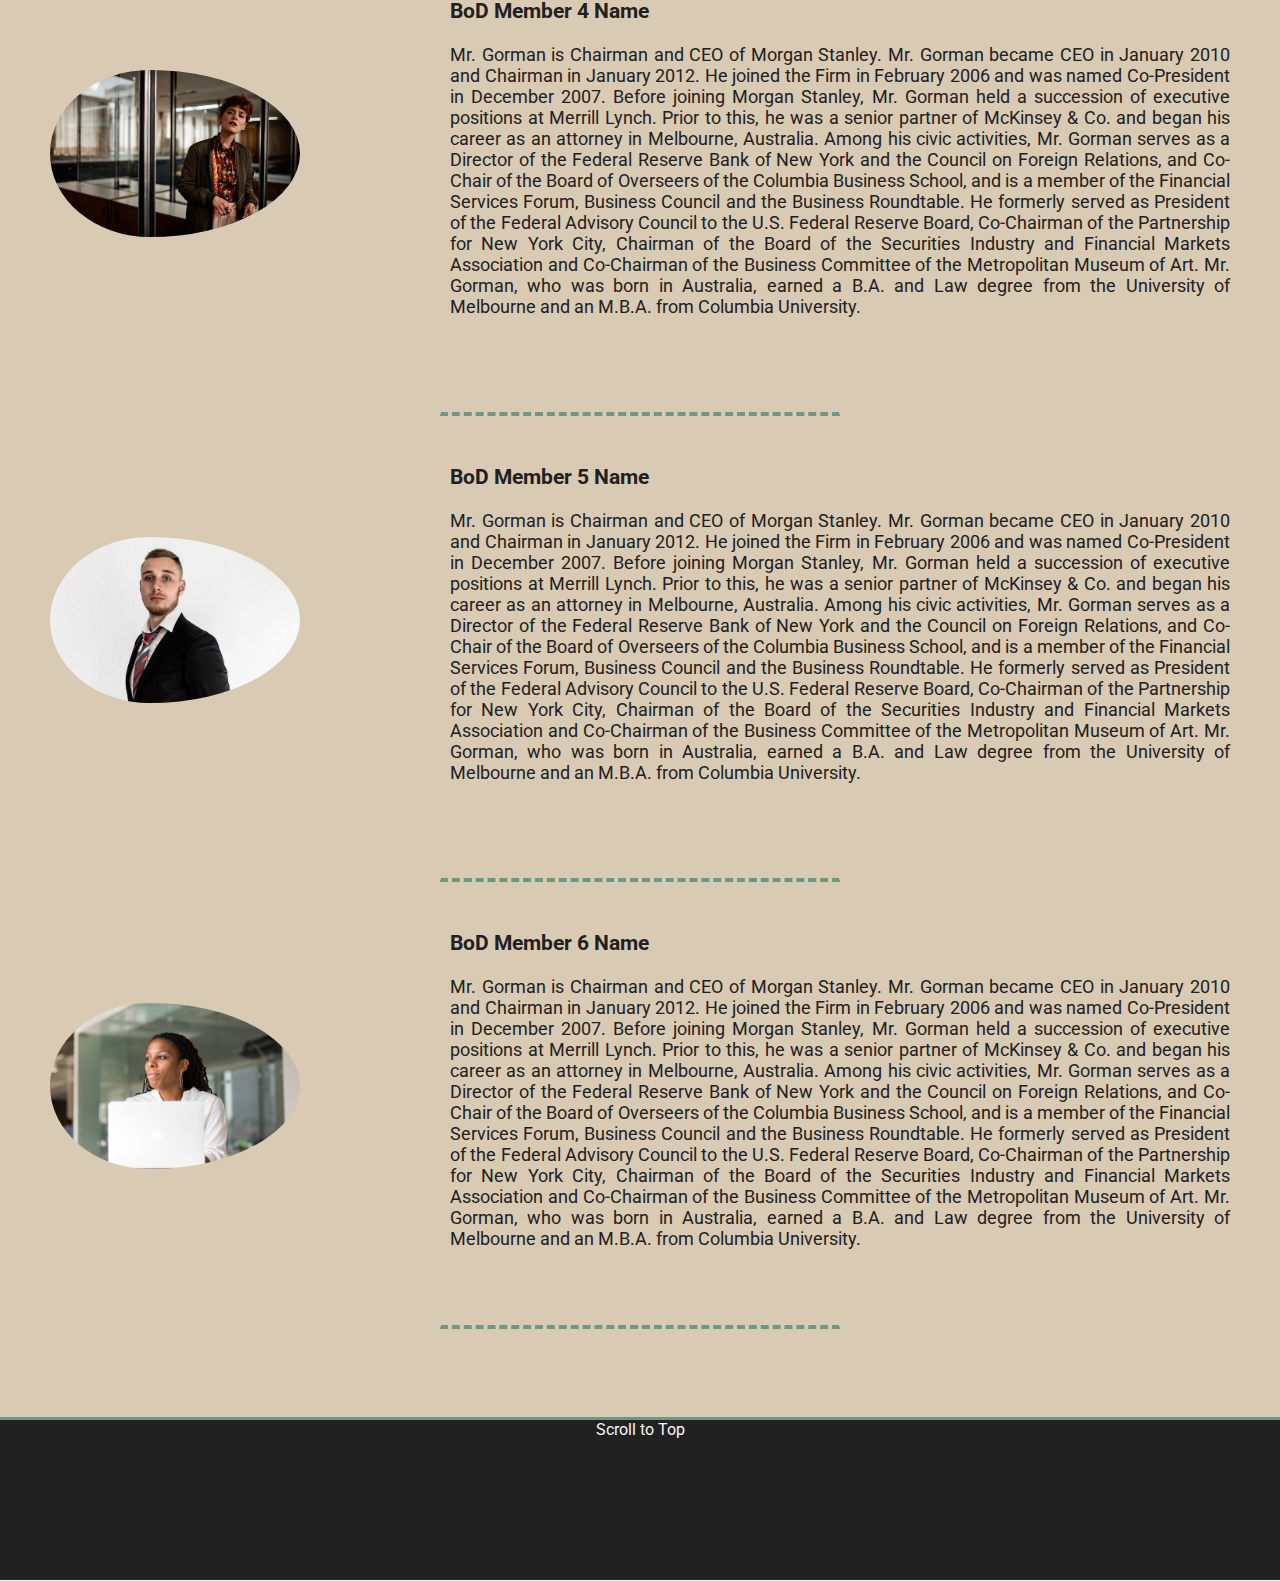
==== commit dd4e730d: "Added Media, Company and Membership" ====
--- a/boardOfDirectors.html
+++ b/boardOfDirectors.html
@@ -2,11 +2,10 @@
 <html lang="en">
 
 <head>
-    <title></title>
+    <title>Kai - Board Of Directors</title>
     <meta charset="UTF-8">
     <meta name="viewport" content="width=device-width, initial-scale=1">
     <link href="https://fonts.googleapis.com/css2?family=Dancing+Script:wght@600&family=Roboto:wght@400;900&display=swap" rel="stylesheet">
-    <title>Kai - Board Of Directors</title>
     <link rel="stylesheet" href="css/styles.css">
     <link rel="stylesheet" href="css/boardOfDirectors.css">
 </head>
@@ -33,15 +32,15 @@
           
           <ul id="menu">
             <a href="destinations.html#body"><li>Destinations</li></a>
-            <a href="#"><li>The Experience</li></a>
-            <a href="#"><li>Membership</li></a>
-            <a href="#"><li>Media</li></a>
+            <a href="experience.html"><li>The Experience</li></a>
+            <a href="membership.html"><li>Membership</li></a>
+            <a href="media.html"><li>Media</li></a>
             <ul class="menu-outer">
               <li class="menu-outer-heading"> About Us
                   <li class="menu-inner"><a class="gold" href="boardOfDirectors.html">Board of Directors</a></li>
                   <li class="menu-inner"><a href="contactUs.html">Contact Us</a></li>
-                  <li class="menu-inner"><a>CSR</a></li>
-                  <li class="menu-inner"><a>The Company</a></li>
+                  <li class="menu-inner"><a href="csr.html">CSR</a></li>
+                  <li class="menu-inner"><a href="company.html">The Company</a></li>
               </li>
             </ul>
           </ul>
@@ -49,15 +48,15 @@
 
         <div id="nav-desktop">
             <a class="navlink" href="destinations.html#body">Destinations</a>
-            <a class="navlink">The Experience</a>
-            <a class="navlink">Membership</a>
-            <a class="navlink">Media</a>
+            <a class="navlink" href="experience.html">The Experience</a>
+            <a class="navlink" href="membership.html">Membership</a>
+            <a class="navlink" href="media.html">Media</a>
             <ul class="nav-outer">
                 <li class="nav-outer-heading bold"> About Us
                     <li class="nav-inner bold"><a class="navlink" href="boardOfDirectors.html">Board of Directors</a></li>
                     <li class="nav-inner"><a class="navlink" href="contactUs.html">Contact Us</a></li>
-                    <li class="nav-inner"><a class="navlink">CSR</a></li>
-                    <li class="nav-inner"><a class="navlink">The Company</a></li>
+                    <li class="nav-inner"><a class="navlink" href="csr.html">CSR</a></li>
+                    <li class="nav-inner"><a class="navlink" href="company.html">The Company</a></li>
                 </li>
             </ul>
         </div>
@@ -65,7 +64,7 @@
 
     <section class="body">
         <h1 class="heading">Board of Directors</h1>
-        <p class="heading">As of October 21, 2021</p>
+        <p class="heading">As of November 21, 2021</p>
 
         <div class="container">
             <div class="image">
@@ -128,6 +127,38 @@
                     Association and Co-Chairman of the Business Committee of the Metropolitan Museum of Art. Mr. Gorman, who was born in Australia, earned a B.A. and Law degree from the University of Melbourne and an M.B.A. from Columbia University.</p>
             </div>
         </div>
+        <br>
+        <hr>
+        <br>
+        <div class="container" id="bottom">
+            <div class="image">
+                <img src="images\board\b5.jpg" alt="B4" style="height: inherit;">
+            </div>
+            <div class="text">
+                <h3>BoD Member 5 Name</h3>
+                <p>Mr. Gorman is Chairman and CEO of Morgan Stanley. Mr. Gorman became CEO in January 2010 and Chairman in January 2012. He joined the Firm in February 2006 and was named Co-President in December 2007. Before joining Morgan Stanley, Mr. Gorman
+                    held a succession of executive positions at Merrill Lynch. Prior to this, he was a senior partner of McKinsey & Co. and began his career as an attorney in Melbourne, Australia. Among his civic activities, Mr. Gorman serves as a Director
+                    of the Federal Reserve Bank of New York and the Council on Foreign Relations, and Co-Chair of the Board of Overseers of the Columbia Business School, and is a member of the Financial Services Forum, Business Council and the Business
+                    Roundtable. He formerly served as President of the Federal Advisory Council to the U.S. Federal Reserve Board, Co-Chairman of the Partnership for New York City, Chairman of the Board of the Securities Industry and Financial Markets
+                    Association and Co-Chairman of the Business Committee of the Metropolitan Museum of Art. Mr. Gorman, who was born in Australia, earned a B.A. and Law degree from the University of Melbourne and an M.B.A. from Columbia University.</p>
+            </div>
+        </div>
+        <br>
+        <hr>
+        <br>
+        <div class="container" id="bottom">
+            <div class="image">
+                <img src="images\board\b6.jpg" alt="B4" style="height: inherit;">
+            </div>
+            <div class="text">
+                <h3>BoD Member 6 Name</h3>
+                <p>Mr. Gorman is Chairman and CEO of Morgan Stanley. Mr. Gorman became CEO in January 2010 and Chairman in January 2012. He joined the Firm in February 2006 and was named Co-President in December 2007. Before joining Morgan Stanley, Mr. Gorman
+                    held a succession of executive positions at Merrill Lynch. Prior to this, he was a senior partner of McKinsey & Co. and began his career as an attorney in Melbourne, Australia. Among his civic activities, Mr. Gorman serves as a Director
+                    of the Federal Reserve Bank of New York and the Council on Foreign Relations, and Co-Chair of the Board of Overseers of the Columbia Business School, and is a member of the Financial Services Forum, Business Council and the Business
+                    Roundtable. He formerly served as President of the Federal Advisory Council to the U.S. Federal Reserve Board, Co-Chairman of the Partnership for New York City, Chairman of the Board of the Securities Industry and Financial Markets
+                    Association and Co-Chairman of the Business Committee of the Metropolitan Museum of Art. Mr. Gorman, who was born in Australia, earned a B.A. and Law degree from the University of Melbourne and an M.B.A. from Columbia University.</p>
+            </div>
+        </div>
         <hr>
     </section>
 
--- a/css/styles.css
+++ b/css/styles.css
@@ -59,8 +59,15 @@
   padding-left: 0.5em;
 }
 
+.nav-outer-heading{
+  animation: bold-trans-out 0.75s ease;
+  -webkit-animation: bold-trans-out 0.75s ease;
+  -moz-animation: bold-trans-out 0.75s ease;
+  -o-animation: bold-trans-out 0.75s ease;
+}
 
 ul.nav-outer:hover .nav-outer-heading{
+  animation: bold-trans 0.75s ease;
   color: #6D9886;
   font-weight: bold;
   margin-bottom: 1em;
@@ -69,11 +76,13 @@
 
 ul.nav-outer:hover .nav-inner{
   display: table;
+  animation: slide-down 0.5s ease-in-out;
 }
 
 .nav-inner{
   display: none;
 }
+
 
 ul.menu-outer{
   color: #F6F6F6;
@@ -114,6 +123,7 @@
 
 ul.menu-outer:hover .menu-inner{
   display: table;
+  animation: slide-down 0.75s ease-in-out;
 }
 
 .menu-inner{
@@ -172,7 +182,7 @@
 .footer{
   color: #F6F6F6;
   background-color: #212121;
-  height: 150px;
+  height: 10em;
   border-bottom: #F6F6F6 solid 0.1em; border-top: #6D9886 solid 0.2em;
 }
 
@@ -367,6 +377,49 @@
   width:30%;
 }
 
+@keyframes slide-down{
+  0%{
+      opacity: 0;
+      max-height: 0;
+  }
+
+  50%{
+    max-height: 1.5em;
+  }
+
+  100%{
+      opacity: 1;
+      max-height: max-content;
+  }
+}
+
+
+@keyframes bold-trans{
+  0%{
+      color: #212121;
+      padding-left: 0em;
+  }
+
+  100%{
+      color: #6D9886;
+      font-weight: bold;    
+      margin-bottom: 1em;
+      padding-left: 1.5em;
+  }
+}  
+
+@keyframes bold-trans-out{
+  0%{
+      color: #6D9886; 
+      margin-bottom: 1em;
+      padding-left: 1.5em;
+  }
+
+  100%{
+      color: #212121;
+  }
+}  
+
 
 /*Responsiveness*/
 
--- a/css/boardOfDirectors.css
+++ b/css/boardOfDirectors.css
@@ -37,7 +37,7 @@
     text-align: left;
     padding-left: 400px;
     padding-right: 50px;
-    color: black;
+    color: #212121;
 }
 
 hr{
@@ -69,7 +69,7 @@
         flex: 1;
         flex-wrap: wrap;
         padding-left: 0;
-        transform: scale(1);
+        transform: scale(0.9);
     }
     .image{
         height: 15em;
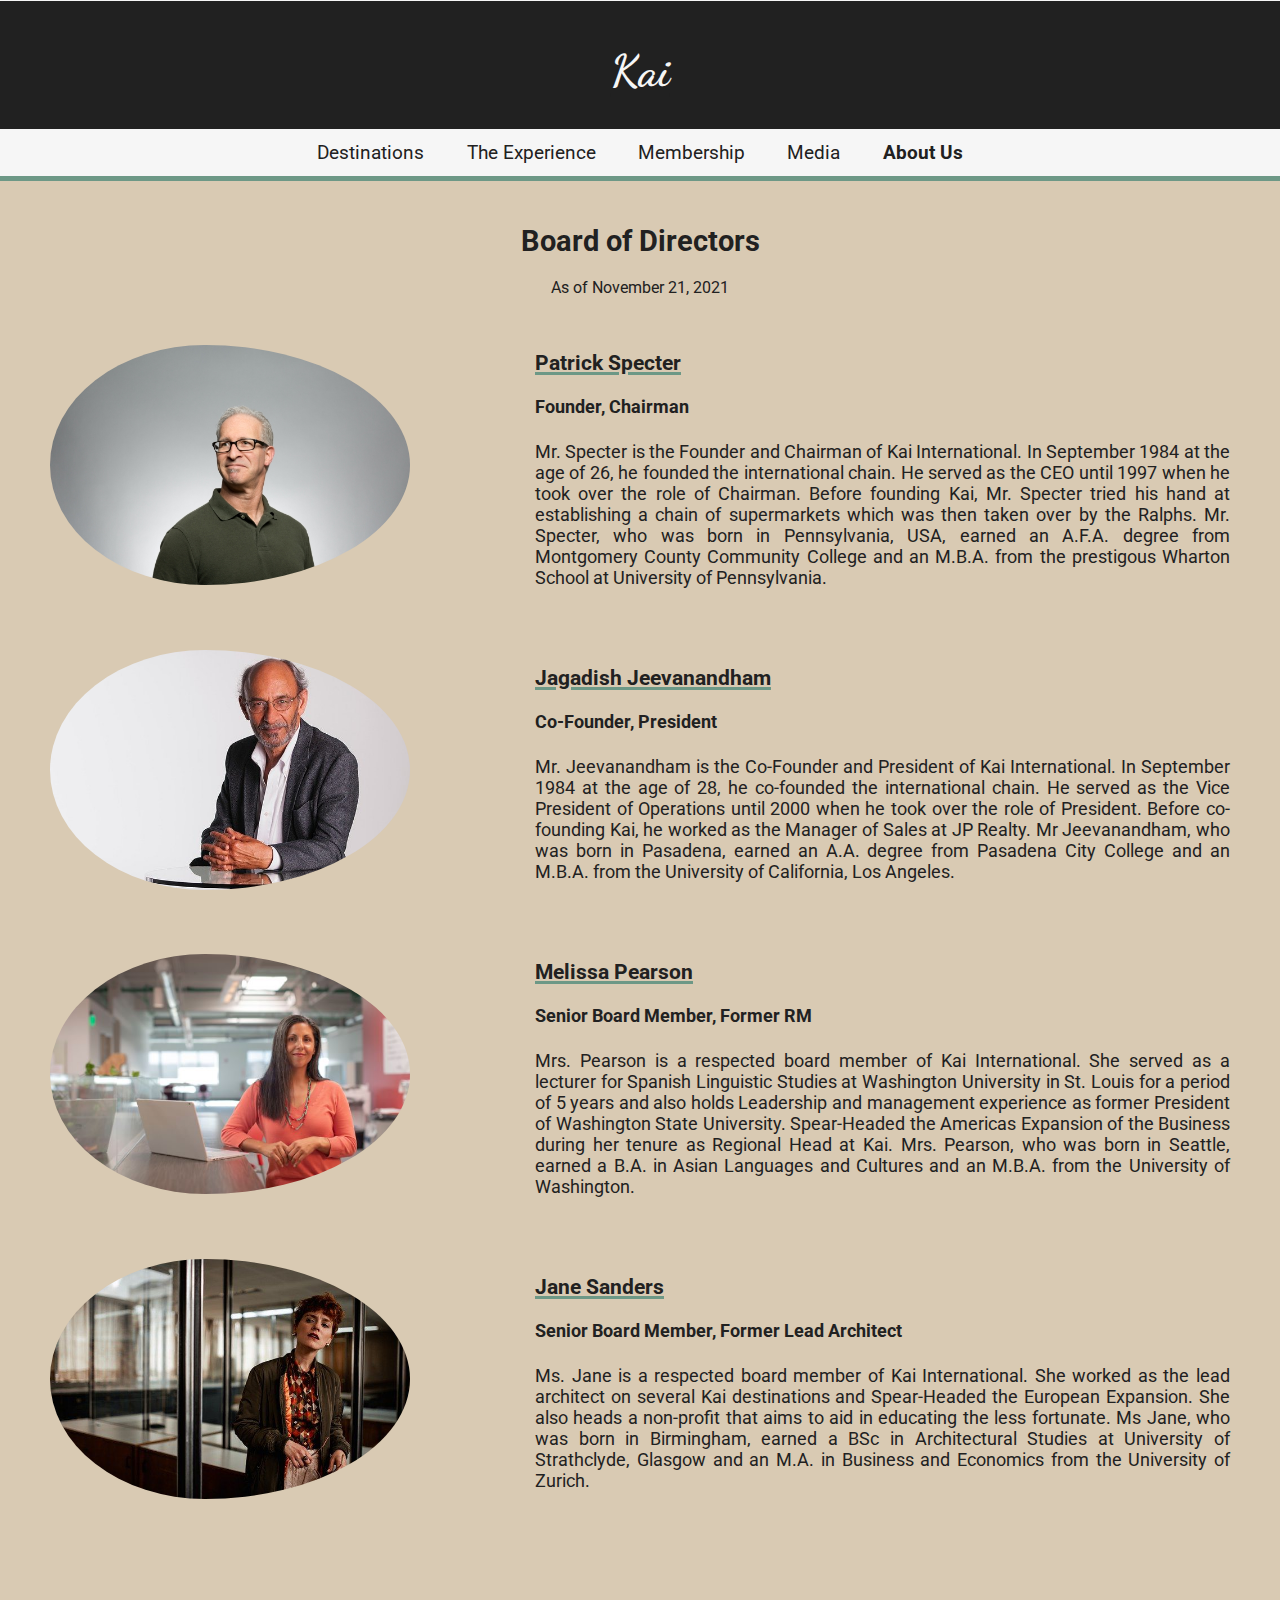
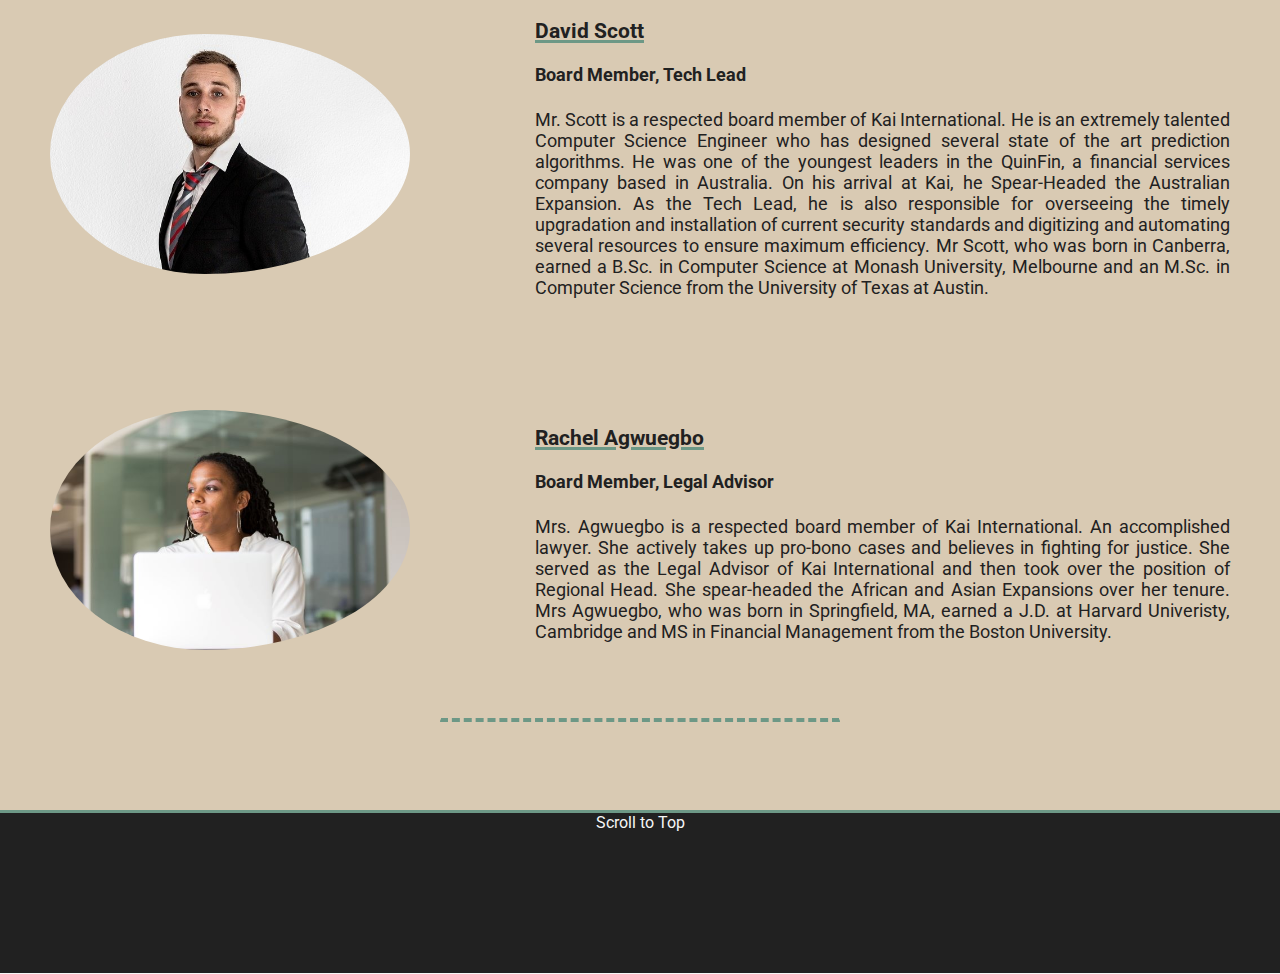
==== commit e22471b0: "Completed About Us" ====
--- a/boardOfDirectors.html
+++ b/boardOfDirectors.html
@@ -68,95 +68,89 @@
 
         <div class="container">
             <div class="image">
-                <img src="images\board\b1.jpg" alt="B1" style="height: inherit;">
+                <img src="images\board\b1.jpg" alt="Picture of Patrick Spencer" style="height:inherit; width: inherit;">
             </div>
             <div class="text">
-                <h3>BoD Member 1 Name</h3>
-                <p>Mr. Gorman is Chairman and CEO of Morgan Stanley. Mr. Gorman became CEO in January 2010 and Chairman in January 2012. He joined the Firm in February 2006 and was named Co-President in December 2007. Before joining Morgan Stanley, Mr. Gorman
-                    held a succession of executive positions at Merrill Lynch. Prior to this, he was a senior partner of McKinsey & Co. and began his career as an attorney in Melbourne, Australia. Among his civic activities, Mr. Gorman serves as a Director
-                    of the Federal Reserve Bank of New York and the Council on Foreign Relations, and Co-Chair of the Board of Overseers of the Columbia Business School, and is a member of the Financial Services Forum, Business Council and the Business
-                    Roundtable. He formerly served as President of the Federal Advisory Council to the U.S. Federal Reserve Board, Co-Chairman of the Partnership for New York City, Chairman of the Board of the Securities Industry and Financial Markets
-                    Association and Co-Chairman of the Business Committee of the Metropolitan Museum of Art. Mr. Gorman, who was born in Australia, earned a B.A. and Law degree from the University of Melbourne and an M.B.A. from Columbia University.</p>
+                <h3>Patrick Specter</h3>
+                <h4>Founder, Chairman</h4>
+                <p>Mr. Specter is the Founder and Chairman of Kai International. In September 1984 at the age of 26, he founded the international chain. He served as the CEO until 1997
+                     when he took over the role of Chairman. Before founding Kai, Mr. Specter tried his hand at establishing a chain of supermarkets which was then taken over by the Ralphs.
+                      Mr. Specter, who was born in Pennsylvania, USA, earned an A.F.A. degree from Montgomery County Community College and an M.B.A. from the prestigous
+                     Wharton School at University of Pennsylvania.</p>
             </div>
         </div>
         <br>
-        <hr>
         <br>
         <div class="container">
             <div class="image">
-                <img src="images\board\b2.jpg" alt="B2" style="height: inherit;">
+                <img src="images\board\b2.jpg" alt="Picture of Jagadish Jeevanandham" style="height:inherit; width: inherit;">
             </div>
             <div class="text">
-                <h3>BoD Member 2 Name</h3>
-                <p>Mr. Gorman is Chairman and CEO of Morgan Stanley. Mr. Gorman became CEO in January 2010 and Chairman in January 2012. He joined the Firm in February 2006 and was named Co-President in December 2007. Before joining Morgan Stanley, Mr. Gorman
-                    held a succession of executive positions at Merrill Lynch. Prior to this, he was a senior partner of McKinsey & Co. and began his career as an attorney in Melbourne, Australia. Among his civic activities, Mr. Gorman serves as a Director
-                    of the Federal Reserve Bank of New York and the Council on Foreign Relations, and Co-Chair of the Board of Overseers of the Columbia Business School, and is a member of the Financial Services Forum, Business Council and the Business
-                    Roundtable. He formerly served as President of the Federal Advisory Council to the U.S. Federal Reserve Board, Co-Chairman of the Partnership for New York City, Chairman of the Board of the Securities Industry and Financial Markets
-                    Association and Co-Chairman of the Business Committee of the Metropolitan Museum of Art. Mr. Gorman, who was born in Australia, earned a B.A. and Law degree from the University of Melbourne and an M.B.A. from Columbia University.</p>
+                <h3>Jagadish Jeevanandham</h3>
+                <h4>Co-Founder, President</h4>
+                <p>Mr. Jeevanandham is the Co-Founder and President of Kai International. In September 1984 at the age of 28, he co-founded the international chain. He served as the Vice President of Operations until 2000
+                    when he took over the role of President. Before co-founding Kai, he worked as the Manager of Sales at JP Realty.
+                     Mr Jeevanandham, who was born in Pasadena, earned an A.A. degree from Pasadena City College and an M.B.A. from the University of California, Los Angeles.</p>
             </div>
         </div>
         <br>
-        <hr>
         <br>
         <div class="container">
             <div class="image">
-                <img src="images\board\b3.jpg" alt="B3" style="height: inherit;">
+                <img src="images\board\b3.jpg" alt="Picture of Melissa Pearson" style="height:inherit; width: inherit;">
             </div>
             <div class="text">
-                <h3>BoD Member 3 Name</h3>
-                <p>Mr. Gorman is Chairman and CEO of Morgan Stanley. Mr. Gorman became CEO in January 2010 and Chairman in January 2012. He joined the Firm in February 2006 and was named Co-President in December 2007. Before joining Morgan Stanley, Mr. Gorman
-                    held a succession of executive positions at Merrill Lynch. Prior to this, he was a senior partner of McKinsey & Co. and began his career as an attorney in Melbourne, Australia. Among his civic activities, Mr. Gorman serves as a Director
-                    of the Federal Reserve Bank of New York and the Council on Foreign Relations, and Co-Chair of the Board of Overseers of the Columbia Business School, and is a member of the Financial Services Forum, Business Council and the Business
-                    Roundtable. He formerly served as President of the Federal Advisory Council to the U.S. Federal Reserve Board, Co-Chairman of the Partnership for New York City, Chairman of the Board of the Securities Industry and Financial Markets
-                    Association and Co-Chairman of the Business Committee of the Metropolitan Museum of Art. Mr. Gorman, who was born in Australia, earned a B.A. and Law degree from the University of Melbourne and an M.B.A. from Columbia University.</p>
+                <h3>Melissa Pearson</h3>
+                <h4>Senior Board Member, Former RM</h4>
+                <p>Mrs. Pearson is a respected board member of Kai International. She served as a lecturer for Spanish Linguistic Studies at Washington University in St. Louis 
+                    for a period of 5 years and also holds Leadership and management experience as former President of Washington State University. Spear-Headed the Americas 
+                    Expansion of the Business during her tenure as Regional Head at Kai. Mrs. Pearson, who was born in Seattle, earned a B.A. in Asian Languages and Cultures 
+                    and an M.B.A. from the University of Washington.</p>
             </div>
         </div>
         <br>
-        <hr>
         <br>
         <div class="container" id="bottom">
             <div class="image">
-                <img src="images\board\b4.jpg" alt="B4" style="height: inherit;">
+                <img src="images\board\b4.jpg" alt="Picture of Jane Sanders" style="height:inherit; width: inherit;">
             </div>
             <div class="text">
-                <h3>BoD Member 4 Name</h3>
-                <p>Mr. Gorman is Chairman and CEO of Morgan Stanley. Mr. Gorman became CEO in January 2010 and Chairman in January 2012. He joined the Firm in February 2006 and was named Co-President in December 2007. Before joining Morgan Stanley, Mr. Gorman
-                    held a succession of executive positions at Merrill Lynch. Prior to this, he was a senior partner of McKinsey & Co. and began his career as an attorney in Melbourne, Australia. Among his civic activities, Mr. Gorman serves as a Director
-                    of the Federal Reserve Bank of New York and the Council on Foreign Relations, and Co-Chair of the Board of Overseers of the Columbia Business School, and is a member of the Financial Services Forum, Business Council and the Business
-                    Roundtable. He formerly served as President of the Federal Advisory Council to the U.S. Federal Reserve Board, Co-Chairman of the Partnership for New York City, Chairman of the Board of the Securities Industry and Financial Markets
-                    Association and Co-Chairman of the Business Committee of the Metropolitan Museum of Art. Mr. Gorman, who was born in Australia, earned a B.A. and Law degree from the University of Melbourne and an M.B.A. from Columbia University.</p>
+                <h3>Jane Sanders</h3>
+                <h4>Senior Board Member, Former Lead Architect</h4>
+                <p>Ms. Jane is a respected board member of Kai International. She worked as the lead architect on several Kai 
+                    destinations and Spear-Headed the European Expansion. She also heads a non-profit that aims to aid in educating the
+                    less fortunate. Ms Jane, who was born in Birmingham, earned a BSc in Architectural Studies at University of Strathclyde,
+                     Glasgow and an M.A. in Business and Economics from the University of Zurich.</p>
             </div>
         </div>
         <br>
-        <hr>
         <br>
         <div class="container" id="bottom">
             <div class="image">
-                <img src="images\board\b5.jpg" alt="B4" style="height: inherit;">
+                <img src="images\board\b5.jpg" alt="Picture of David Scott" style="height:inherit; width: inherit;">
             </div>
             <div class="text">
-                <h3>BoD Member 5 Name</h3>
-                <p>Mr. Gorman is Chairman and CEO of Morgan Stanley. Mr. Gorman became CEO in January 2010 and Chairman in January 2012. He joined the Firm in February 2006 and was named Co-President in December 2007. Before joining Morgan Stanley, Mr. Gorman
-                    held a succession of executive positions at Merrill Lynch. Prior to this, he was a senior partner of McKinsey & Co. and began his career as an attorney in Melbourne, Australia. Among his civic activities, Mr. Gorman serves as a Director
-                    of the Federal Reserve Bank of New York and the Council on Foreign Relations, and Co-Chair of the Board of Overseers of the Columbia Business School, and is a member of the Financial Services Forum, Business Council and the Business
-                    Roundtable. He formerly served as President of the Federal Advisory Council to the U.S. Federal Reserve Board, Co-Chairman of the Partnership for New York City, Chairman of the Board of the Securities Industry and Financial Markets
-                    Association and Co-Chairman of the Business Committee of the Metropolitan Museum of Art. Mr. Gorman, who was born in Australia, earned a B.A. and Law degree from the University of Melbourne and an M.B.A. from Columbia University.</p>
+                <h3>David Scott</h3>
+                <h4>Board Member, Tech Lead</h4>
+                <p>Mr. Scott is a respected board member of Kai International. He is an extremely talented Computer Science Engineer who has designed several
+                    state of the art prediction algorithms. He was one of the youngest leaders in the QuinFin, a financial services company based in Australia.
+                    On his arrival at Kai, he Spear-Headed the Australian Expansion. As the Tech Lead, he is also responsible for overseeing the timely upgradation and installation
+                     of current security standards and digitizing and automating several resources to ensure maximum efficiency. Mr Scott, who was born in Canberra, 
+                     earned a B.Sc. in Computer Science at Monash University, Melbourne and an M.Sc. in Computer Science from the University of Texas at Austin.</p>
             </div>
         </div>
         <br>
-        <hr>
         <br>
         <div class="container" id="bottom">
             <div class="image">
-                <img src="images\board\b6.jpg" alt="B4" style="height: inherit;">
+                <img src="images\board\b6.jpg" alt="Picture of Rachel Agwuegbo" style="height:inherit; width: inherit;">
             </div>
             <div class="text">
-                <h3>BoD Member 6 Name</h3>
-                <p>Mr. Gorman is Chairman and CEO of Morgan Stanley. Mr. Gorman became CEO in January 2010 and Chairman in January 2012. He joined the Firm in February 2006 and was named Co-President in December 2007. Before joining Morgan Stanley, Mr. Gorman
-                    held a succession of executive positions at Merrill Lynch. Prior to this, he was a senior partner of McKinsey & Co. and began his career as an attorney in Melbourne, Australia. Among his civic activities, Mr. Gorman serves as a Director
-                    of the Federal Reserve Bank of New York and the Council on Foreign Relations, and Co-Chair of the Board of Overseers of the Columbia Business School, and is a member of the Financial Services Forum, Business Council and the Business
-                    Roundtable. He formerly served as President of the Federal Advisory Council to the U.S. Federal Reserve Board, Co-Chairman of the Partnership for New York City, Chairman of the Board of the Securities Industry and Financial Markets
-                    Association and Co-Chairman of the Business Committee of the Metropolitan Museum of Art. Mr. Gorman, who was born in Australia, earned a B.A. and Law degree from the University of Melbourne and an M.B.A. from Columbia University.</p>
+                <h3>Rachel Agwuegbo</h3>
+                <h4>Board Member, Legal Advisor</h4>
+                <p>Mrs. Agwuegbo is a respected board member of Kai International. An accomplished lawyer. She actively takes up pro-bono cases and believes in fighting for justice.
+                     She served as the Legal Advisor of Kai International and then took over the position of Regional Head. She spear-headed the African and Asian Expansions over her tenure.
+                      Mrs Agwuegbo, who was born in Springfield, MA, earned a J.D. at Harvard Univeristy, Cambridge and MS in Financial Management from the Boston University.</p>
             </div>
         </div>
         <hr>
--- a/css/styles.css
+++ b/css/styles.css
@@ -493,5 +493,20 @@
 
 }
 
-
-
+@media screen and (min-width: 2000px){
+  ul.nav-outer{
+    font-size: 1.75rem;
+  }
+  section.header>h1{
+    font-size: 3.25rem;
+  }
+  select{
+    font-size: 1.35rem;
+  }
+  .navlink{
+    font-size: 1.75rem;
+  }
+}
+
+
+
--- a/css/boardOfDirectors.css
+++ b/css/boardOfDirectors.css
@@ -14,17 +14,24 @@
     font-weight: bolder;
 }
 
-
-
 .container {
     display: flex;
     align-items: center;
     justify-content: center;
 }
 
+.container h4{
+    margin-top: 1em;
+    font-weight: bolder;
+}
+
+.container h3{
+    text-decoration: underline  0.15em #6D9886;
+}
+
 img {
     padding-left: 50px;
-    max-width: 500%;
+    max-width: 22.5em;
     border-radius: 100%;
 }
 
@@ -35,7 +42,7 @@
 .text {
     font-size: 18px;
     text-align: left;
-    padding-left: 400px;
+    padding-left: 125px;
     padding-right: 50px;
     color: #212121;
 }
@@ -86,4 +93,41 @@
     .container{
         flex-direction: row;
     }
-}+}
+
+@media screen and (max-width: 1001px) {
+    .image{
+        height: 10em;
+    }
+    img{
+        transform: scale(0.8);
+    }
+    .container h3{
+        margin-top: 0;
+    }
+}
+
+
+@media screen and (min-width: 2001px) {
+    p.heading {
+        font-size: 1.5em;
+    }
+    .body h1{
+        font-size: 2.5em;
+    }
+    .text {
+        font-size: 1.5em;
+    }
+}    
+
+@media screen and (min-width: 2450px) {
+    p.heading {
+        font-size: 1.75em;
+    }
+    .body h1{
+        font-size: 3em;
+    }
+    .text {
+        font-size: 1.75em;
+    }
+}    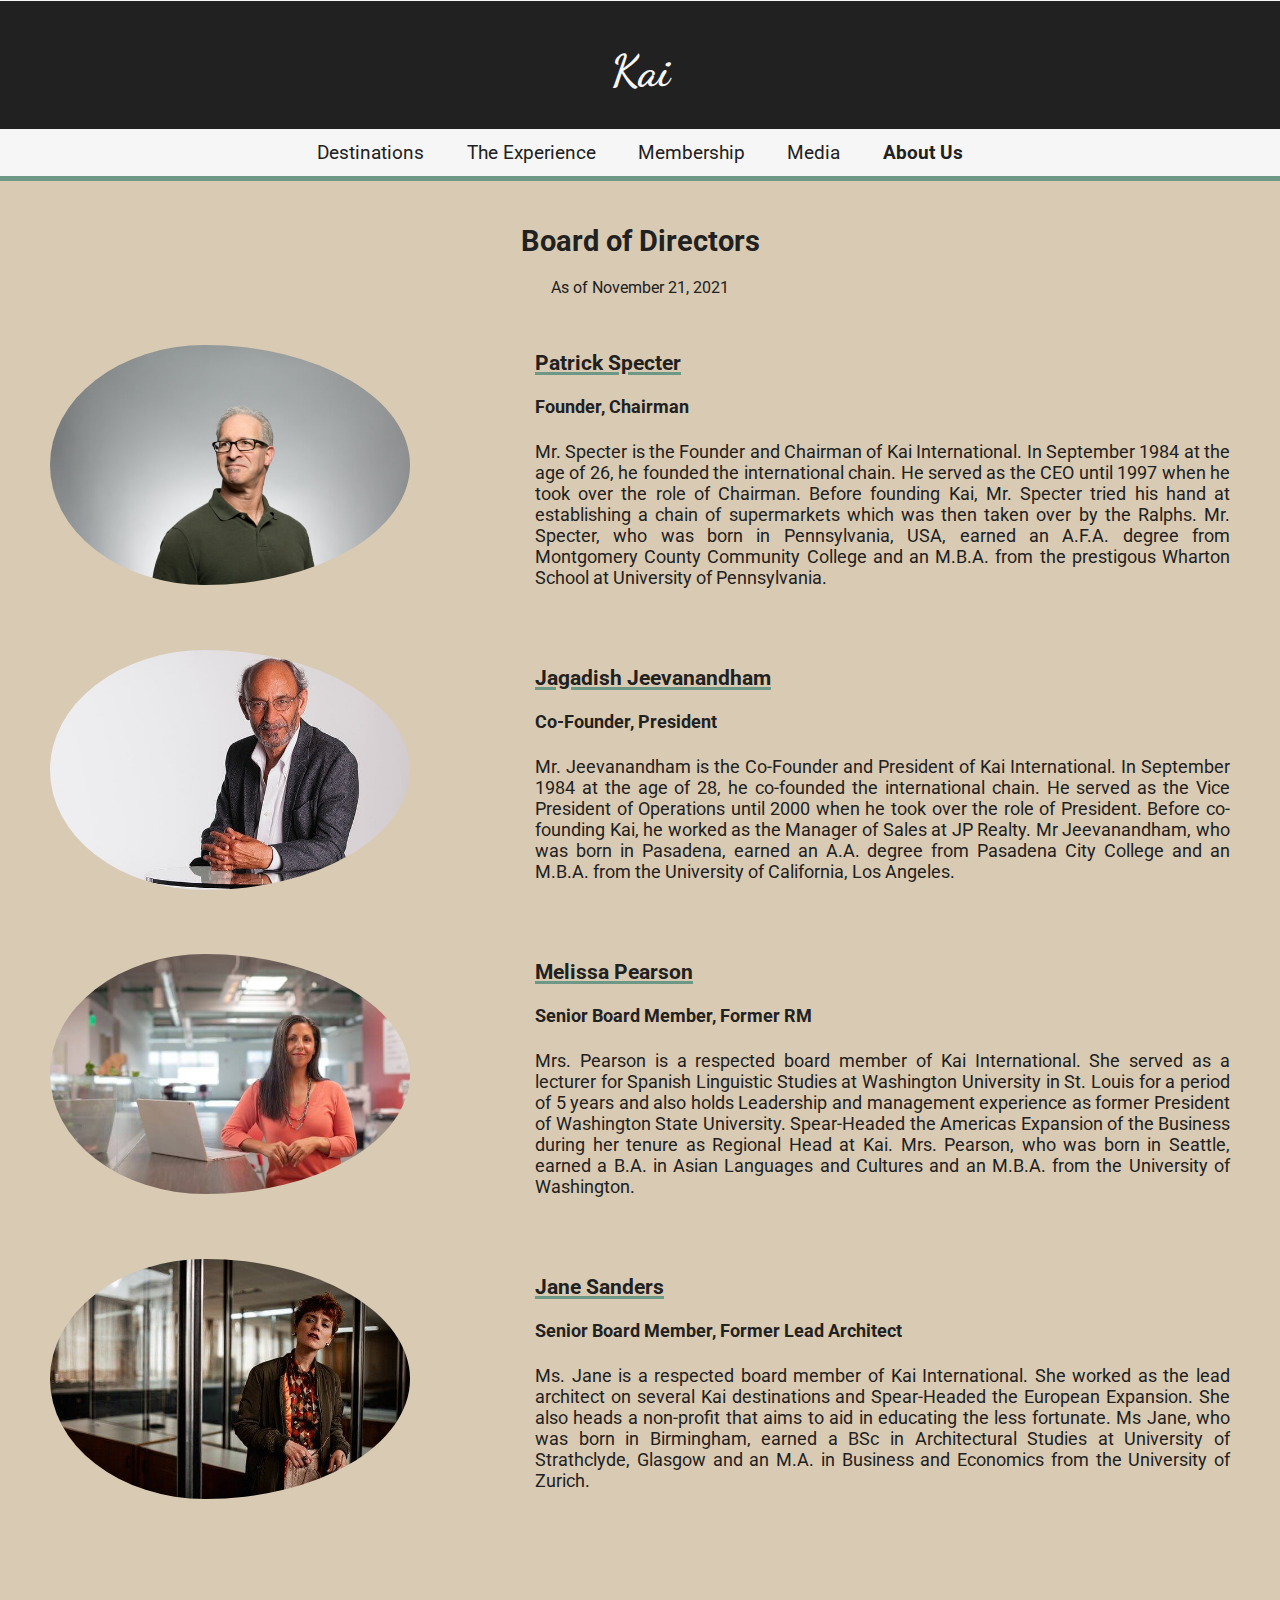
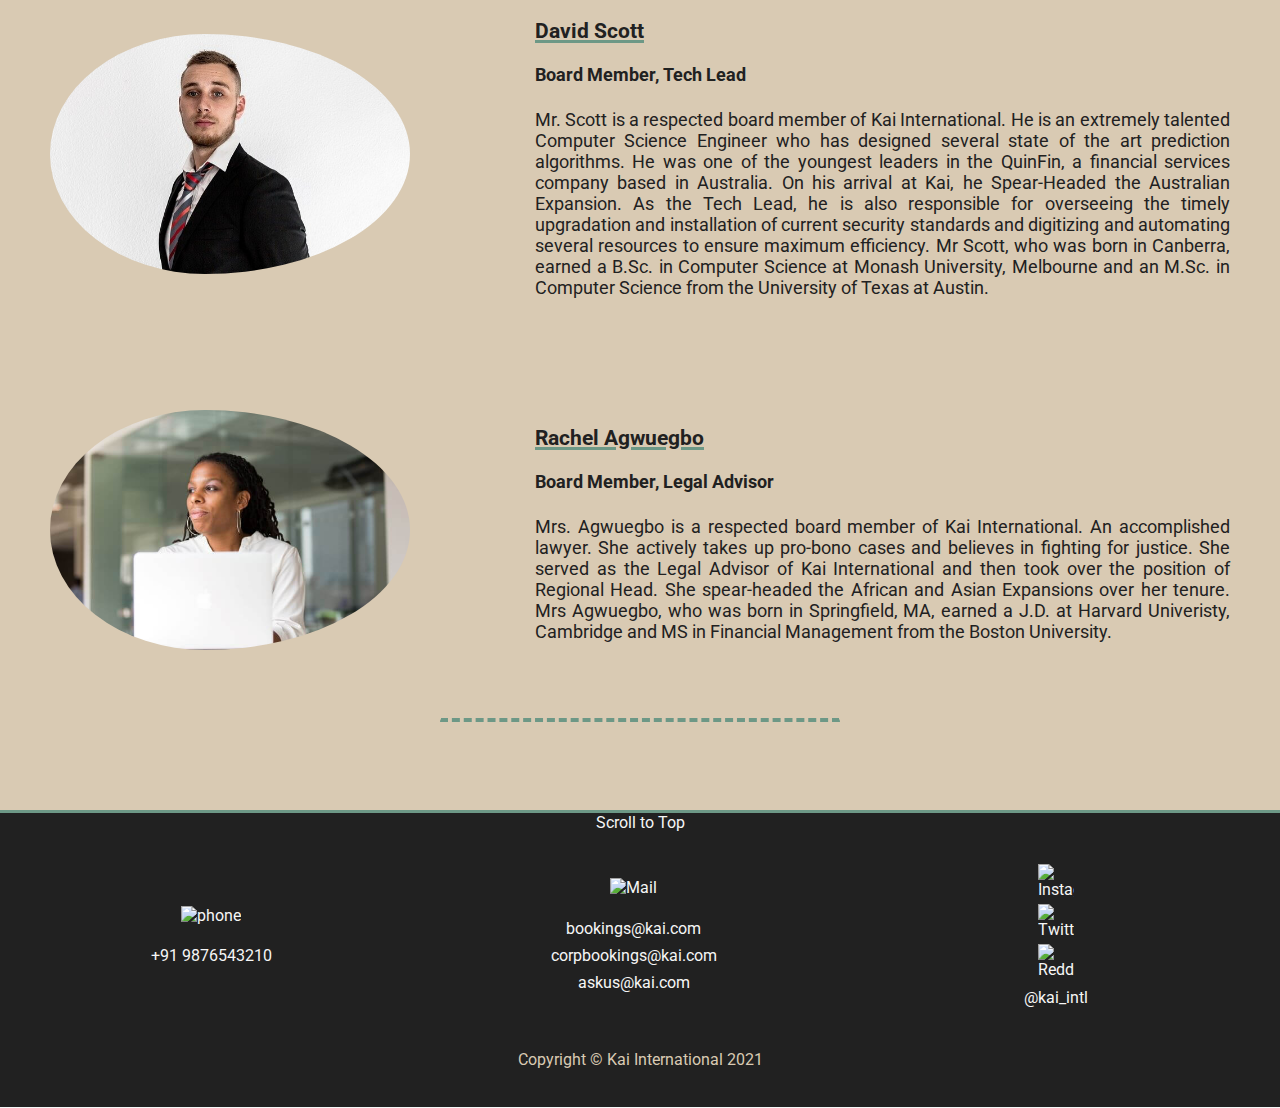
==== commit 0829242a: "Finalv1.0.0" ====
--- a/boardOfDirectors.html
+++ b/boardOfDirectors.html
@@ -158,7 +158,26 @@
 
     <section class="footer">
         <a href="#top">Scroll to Top</a>
-    </section>
+        <div class="footer-contents">
+          <div class="footer-contact">
+            <img src="https://img.icons8.com/fluency/48/000000/phone.png" alt="phone" style="height: 36px"/>
+            <p>+91 9876543210</p>
+          </div>
+          <div class="footer-mail">
+            <img src="https://img.icons8.com/color/50/000000/apple-mail.png" alt="Mail" style="height: 36px"/>
+            <p>bookings@kai.com</p>
+            <p>corpbookings@kai.com</p>
+            <p>askus@kai.com</p>
+          </div>
+          <div class="footer-social">
+            <img src="https://img.icons8.com/color/48/000000/instagram-new--v1.png" alt="Instagram" style="height: 36px"/>
+            <img src="https://img.icons8.com/color/48/000000/twitter--v1.png" alt="Twitter" style="height: 36px"/>
+            <img src="https://img.icons8.com/external-justicon-flat-justicon/64/000000/external-reddit-social-media-justicon-flat-justicon.png" alt="Reddit" style="height: 36px"/>
+            <p>@kai_intl</p>
+          </div>
+      </div>
+      <p class="copyright">Copyright © Kai International 2021<p></p>
+      </section>
 
 
 </body>
--- a/css/styles.css
+++ b/css/styles.css
@@ -179,17 +179,6 @@
   padding-right: 1.5em;
 }
 
-.footer{
-  color: #F6F6F6;
-  background-color: #212121;
-  height: 10em;
-  border-bottom: #F6F6F6 solid 0.1em; border-top: #6D9886 solid 0.2em;
-}
-
-.footer a:hover{
-  color: #D9CAB3;
-}
-
 #menuToggle
 {
 display: block;
@@ -197,7 +186,7 @@
 top: 60px;
 left: 25px;
 
-z-index: 1;
+z-index: 5;
 
 -webkit-user-select: none;
 user-select: none;
@@ -228,7 +217,7 @@
 cursor: pointer;
 
 opacity: 0; /* hide this */
-z-index: 2; /* and place it over the hamburger */
+z-index: 8; /* and place it over the hamburger */
 
 -webkit-touch-callout: none;
 }
@@ -247,7 +236,7 @@
 background: #F6F6F6;
 border-radius: 3px;
 
-z-index: 1;
+z-index: 6;
 
 transform-origin: 4px 0px;
 
@@ -305,10 +294,11 @@
 margin: -100px 0 0 -50px;
 padding: 50px;
 padding-top: 125px;
-
+z-index: 5;
 background: #6D9886;
 list-style-type: none;
 -webkit-font-smoothing: antialiased;
+
 /* to stop flickering of text in safari */
 
 transform-origin: 0% 0%;
@@ -421,6 +411,69 @@
 }  
 
 
+
+.footer{
+  color: #F6F6F6;
+  background-color: #212121;
+  height: fit-content;
+  border-bottom: #F6F6F6 solid 0.1em; border-top: #6D9886 solid 0.2em;
+}
+
+.footer a:hover{
+  color: #D9CAB3;
+}
+
+.footer p{
+  padding: 1% 0;
+  margin:0;
+}
+
+.footer img{
+  border-radius: 0%;
+  padding-left: 0;
+}
+
+.footer-contents{
+  display: flex;
+  flex-direction: row;
+  margin-left: auto; margin-right: auto;
+  padding: 2.5% 0 2% 0;
+}
+
+.footer-contact{
+  display: flex;
+  flex-direction: column;
+  width: 33%;
+  align-items: center;
+  align-self: center;
+}
+
+.footer-mail{
+  display: flex;
+  flex-direction: column;
+  width: 33%;
+  align-items: center;
+  align-self: center;
+}
+
+.footer-social{
+  display: flex;
+  flex-direction: column;
+  width: 33%;
+  align-items: center;
+  align-self: center;
+}
+
+.footer-social img{
+  height: 36px; width: 36px;
+  padding-bottom: 0.25em;
+}
+
+.copyright{
+    color: #D9CAB3;
+}
+
+
 /*Responsiveness*/
 
 @media screen and (min-width: 1000px) {
@@ -450,8 +503,6 @@
       color: #212121;
       padding-right: 0.75em;
     }
-
-
 }
 
 
@@ -490,6 +541,24 @@
   #nav-desktop{
     display: none;
   }
+  
+  .footer-contents{
+    font-size: 0.8em;
+    flex-direction: column;
+  }
+
+  .footer-contact{
+    padding: 5% 0;  
+  }
+  
+  .footer-social{
+    padding: 5% 0;  
+  }
+
+  
+  .footer-mail{
+    padding: 5% 0;  
+  }
 
 }
 
